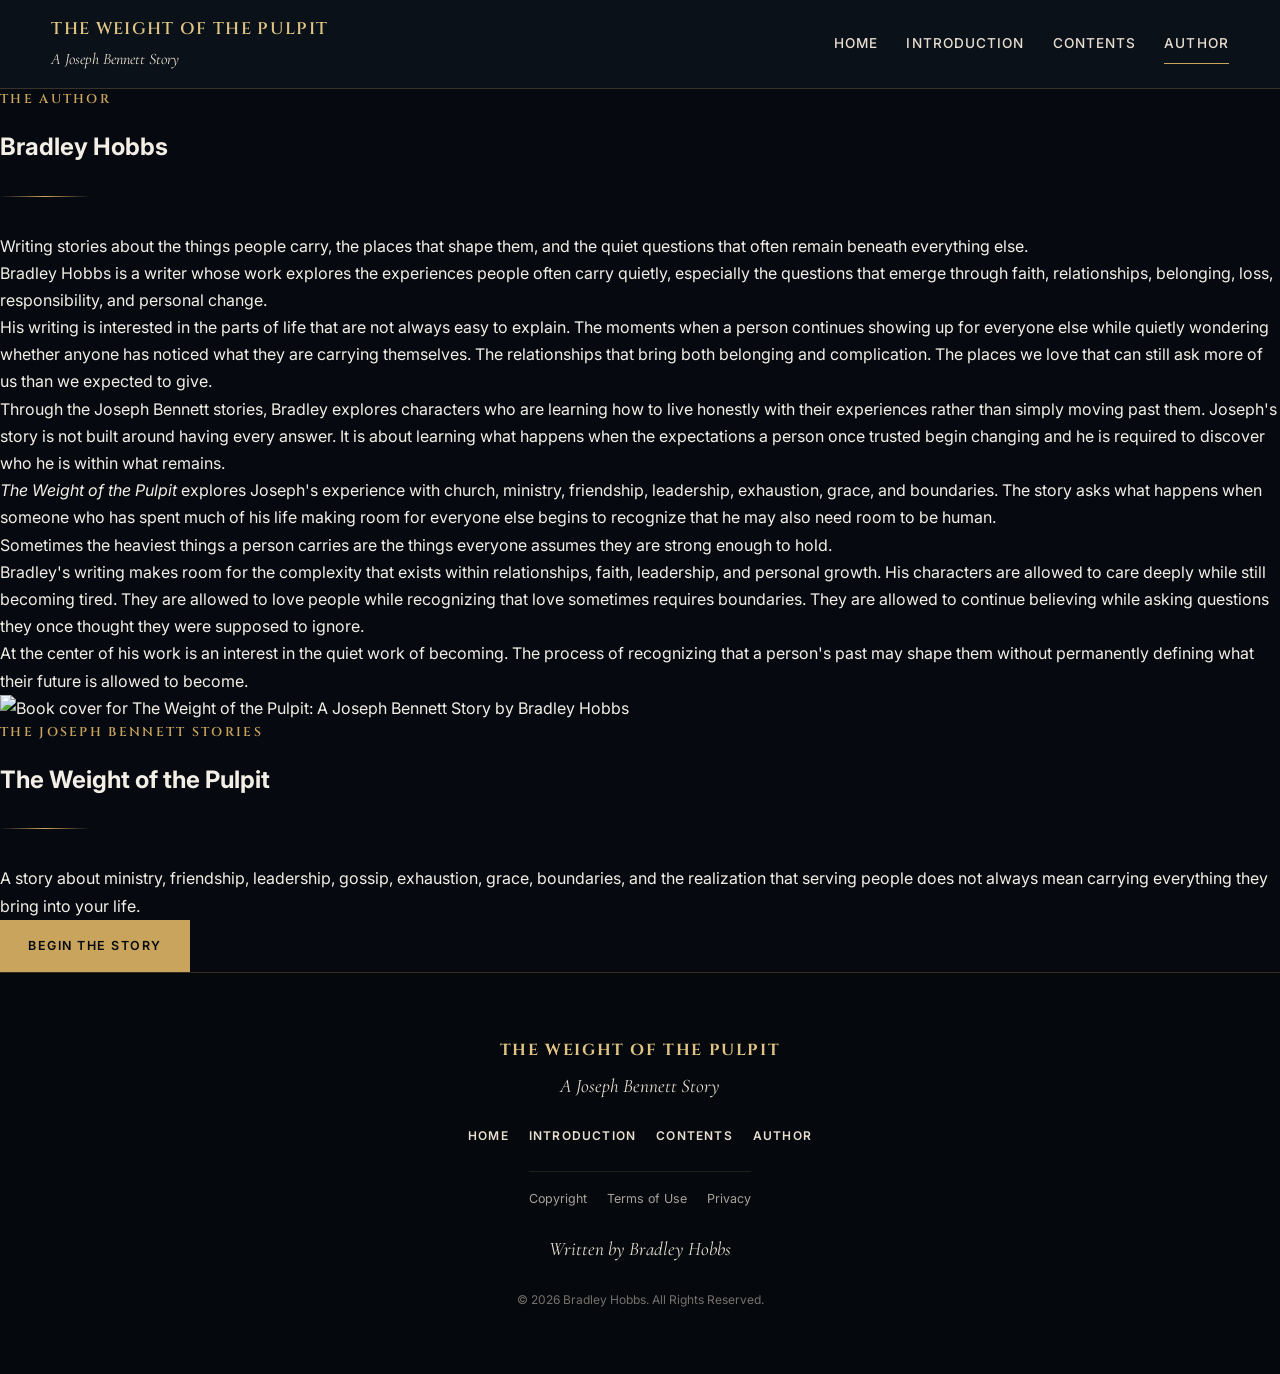
==== author.html @ 0f68d436 "Create author.html" ====
<!DOCTYPE html>

<html lang="en">

<head>

  <meta charset="UTF-8">

  <meta
    name="viewport"
    content="width=device-width, initial-scale=1.0">

  <title>
    Author | The Weight of the Pulpit
  </title>

  <meta
    name="description"
    content="Learn more about Bradley Hobbs, author of The Weight of the Pulpit: A Joseph Bennett Story.">

  <meta
    name="author"
    content="Bradley Hobbs">


  <!-- ======================================================
       FONTS
  ======================================================= -->

  <link
    rel="preconnect"
    href="https://fonts.googleapis.com">

  <link
    rel="preconnect"
    href="https://fonts.gstatic.com"
    crossorigin>


  <link
    href="https://fonts.googleapis.com/css2?family=Cinzel:wght@400;500;600;700&family=Cormorant+Garamond:ital,wght@0,400;0,500;0,600;0,700;1,400;1,500;1,600&family=Inter:wght@400;500;600;700&display=swap"
    rel="stylesheet">


  <!-- ======================================================
       SHARED SITE STYLES
  ======================================================= -->

  <link
    rel="stylesheet"
    href="css/landing.css">


</head>


<body>


  <!-- ======================================================
       SITE HEADER
  ======================================================= -->

  <header class="site-header">


    <div class="nav-container">


      <a
        href="index.html"
        class="site-brand"
        aria-label="The Weight of the Pulpit Home">


        <span class="brand-main">

          THE WEIGHT OF THE PULPIT

        </span>


        <span class="brand-subtitle">

          A Joseph Bennett Story

        </span>


      </a>


      <button
        class="menu-toggle"
        type="button"
        aria-label="Open navigation"
        aria-expanded="false">


        <span></span>

        <span></span>

        <span></span>


      </button>


      <nav
        class="site-navigation"
        aria-label="Main Navigation">


        <a href="index.html">

          Home

        </a>


        <a href="introduction.html">

          Introduction

        </a>


        <a href="contents.html">

          Contents

        </a>


        <a
          href="author.html"
          aria-current="page">

          Author

        </a>


      </nav>


    </div>


  </header>


  <main>


    <!-- ======================================================
         AUTHOR HERO
    ======================================================= -->

    <section class="author-hero">


      <div class="author-hero-content">


        <p class="section-eyebrow">

          The Author

        </p>


        <h1>

          Bradley Hobbs

        </h1>


        <div class="section-divider"></div>


        <p class="author-hero-description">

          Writing stories about the things people carry, the places
          that shape them, and the quiet questions that often remain
          beneath everything else.

        </p>


      </div>


    </section>


    <!-- ======================================================
         AUTHOR BIOGRAPHY
    ======================================================= -->

    <section class="author-page">


      <div class="author-container">


        <article class="author-content">


          <p class="author-opening">

            Bradley Hobbs is a writer whose work explores the experiences
            people often carry quietly, especially the questions that
            emerge through faith, relationships, belonging, loss,
            responsibility, and personal change.

          </p>


          <p>

            His writing is interested in the parts of life that are not
            always easy to explain. The moments when a person continues
            showing up for everyone else while quietly wondering whether
            anyone has noticed what they are carrying themselves. The
            relationships that bring both belonging and complication.
            The places we love that can still ask more of us than we
            expected to give.

          </p>


          <p>

            Through the Joseph Bennett stories, Bradley explores
            characters who are learning how to live honestly with their
            experiences rather than simply moving past them. Joseph's
            story is not built around having every answer. It is about
            learning what happens when the expectations a person once
            trusted begin changing and he is required to discover who he
            is within what remains.

          </p>


          <p>

            <em>The Weight of the Pulpit</em> explores Joseph's
            experience with church, ministry, friendship, leadership,
            exhaustion, grace, and boundaries. The story asks what
            happens when someone who has spent much of his life making
            room for everyone else begins to recognize that he may also
            need room to be human.

          </p>


          <div class="author-quote">


            <p>

              Sometimes the heaviest things a person carries are the
              things everyone assumes they are strong enough to hold.

            </p>


          </div>


          <p>

            Bradley's writing makes room for the complexity that exists
            within relationships, faith, leadership, and personal growth.
            His characters are allowed to care deeply while still
            becoming tired. They are allowed to love people while
            recognizing that love sometimes requires boundaries. They are
            allowed to continue believing while asking questions they
            once thought they were supposed to ignore.

          </p>


          <p>

            At the center of his work is an interest in the quiet work of
            becoming. The process of recognizing that a person's past may
            shape them without permanently defining what their future is
            allowed to become.

          </p>


        </article>


        <!-- ==================================================
             THE BOOK
        =================================================== -->

        <section class="author-book-section">


          <div class="author-book-grid">


            <!-- ============================================
                 BOOK COVER
            ============================================= -->

            <div class="author-book-cover">


              <img
                src="images/weightpulpitcover.png"
                alt="Book cover for The Weight of the Pulpit: A Joseph Bennett Story by Bradley Hobbs">


            </div>


            <!-- ============================================
                 BOOK INFORMATION
            ============================================= -->

            <div class="author-book-details">


              <p class="section-eyebrow">

                The Joseph Bennett Stories

              </p>


              <h2>

                The Weight of the Pulpit

              </h2>


              <div class="section-divider"></div>


              <p>

                A story about ministry, friendship, leadership, gossip,
                exhaustion, grace, boundaries, and the realization that
                serving people does not always mean carrying everything
                they bring into your life.

              </p>


              <a
                href="introduction.html"
                class="primary-button">

                Begin the Story

              </a>


            </div>


          </div>


        </section>


      </div>


    </section>


  </main>


  <!-- ======================================================
       FOOTER
  ======================================================= -->

  <footer class="site-footer">


    <div class="footer-content">


      <div class="footer-brand">


        <strong>

          THE WEIGHT OF THE PULPIT

        </strong>


        <span>

          A Joseph Bennett Story

        </span>


      </div>


      <!-- ==================================================
           BOOK NAVIGATION
      =================================================== -->

      <nav
        class="footer-links"
        aria-label="Book Navigation">


        <a href="index.html">

          Home

        </a>


        <a href="introduction.html">

          Introduction

        </a>


        <a href="contents.html">

          Contents

        </a>


        <a
          href="author.html"
          aria-current="page">

          Author

        </a>


      </nav>


      <!-- ==================================================
           LEGAL NAVIGATION
      =================================================== -->

      <nav
        class="footer-legal"
        aria-label="Legal Navigation">


        <a href="copyright.html">

          Copyright

        </a>


        <a href="terms.html">

          Terms of Use

        </a>


        <a href="privacy.html">

          Privacy

        </a>


      </nav>


      <p class="footer-author">

        Written by Bradley Hobbs

      </p>


      <p class="footer-copyright">

        © 2026 Bradley Hobbs. All Rights Reserved.

      </p>


    </div>


  </footer>


  <!-- ======================================================
       SHARED JAVASCRIPT
  ======================================================= -->

  <script src="js/landing.js"></script>


</body>

</html>
---- css/landing.css ----
/* =========================================================
   THE WEIGHT OF THE PULPIT
   LANDING PAGE STYLESHEET

   Author: Bradley Hobbs
   Page: index.html
   File: css/landing.css
========================================================= */


/* =========================================================
   ROOT VARIABLES
========================================================= */

:root {

  --navy:
    #0b1119;

  --navy-deep:
    #060a10;

  --navy-soft:
    #131c27;

  --gold:
    #c9a45c;

  --gold-light:
    #e0c483;

  --gold-dark:
    #8f6d32;

  --ivory:
    #f4efe6;

  --cream:
    #e8dfd1;

  --warm-gray:
    #aaa29a;

  --muted:
    #77716c;

  --brown:
    #3a2419;

  --brown-soft:
    #241711;

  --white:
    #ffffff;

  --border:
    rgba(201, 164, 92, 0.24);

  --shadow:
    0 20px 60px rgba(0, 0, 0, 0.35);

}


/* =========================================================
   GLOBAL RESET
========================================================= */

* {

  margin:
    0;

  padding:
    0;

  box-sizing:
    border-box;

}


html {

  scroll-behavior:
    smooth;

}


body {

  background:
    var(--navy-deep);

  color:
    var(--ivory);

  font-family:
    "Inter",
    sans-serif;

  line-height:
    1.7;

}


img {

  display:
    block;

  max-width:
    100%;

}


a {

  color:
    inherit;

  text-decoration:
    none;

}


/* =========================================================
   SITE HEADER
========================================================= */

.site-header {

  width:
    100%;

  background:
    var(--navy);

  border-bottom:
    1px solid var(--border);

  position:
    relative;

  z-index:
    1000;

}


.nav-container {

  width:
    min(1200px, 92%);

  margin:
    0 auto;

  min-height:
    88px;

  display:
    flex;

  align-items:
    center;

  justify-content:
    space-between;

  gap:
    2rem;

}


/* =========================================================
   SITE BRAND
========================================================= */

.site-brand {

  display:
    flex;

  flex-direction:
    column;

  gap:
    0.15rem;

}


.brand-main {

  font-family:
    "Cinzel",
    serif;

  font-size:
    1.05rem;

  font-weight:
    600;

  letter-spacing:
    0.08em;

  color:
    var(--gold-light);

}


.brand-subtitle {

  font-family:
    "Cormorant Garamond",
    serif;

  font-size:
    1rem;

  font-style:
    italic;

  color:
    var(--cream);

}


/* =========================================================
   NAVIGATION
========================================================= */

.site-navigation {

  display:
    flex;

  align-items:
    center;

  gap:
    1.75rem;

}


.site-navigation a {

  position:
    relative;

  font-size:
    0.85rem;

  font-weight:
    500;

  letter-spacing:
    0.08em;

  text-transform:
    uppercase;

  color:
    var(--cream);

  transition:
    color 0.25s ease;

}


.site-navigation a::after {

  content:
    "";

  position:
    absolute;

  left:
    0;

  bottom:
    -0.5rem;

  width:
    0;

  height:
    1px;

  background:
    var(--gold);

  transition:
    width 0.25s ease;

}


.site-navigation a:hover {

  color:
    var(--gold-light);

}


.site-navigation a:hover::after,

.site-navigation a[aria-current="page"]::after {

  width:
    100%;

}


/* =========================================================
   MOBILE MENU BUTTON
========================================================= */

.menu-toggle {

  display:
    none;

  width:
    44px;

  height:
    44px;

  background:
    transparent;

  border:
    1px solid var(--border);

  cursor:
    pointer;

  align-items:
    center;

  justify-content:
    center;

  flex-direction:
    column;

  gap:
    5px;

}


.menu-toggle span {

  display:
    block;

  width:
    20px;

  height:
    1px;

  background:
    var(--gold-light);

}


/* =========================================================
   BOOK BANNER
========================================================= */

.book-banner {

  width:
    100%;

  background:
    var(--navy-deep);

  border-bottom:
    1px solid var(--border);

}


.book-banner img {

  width:
    100%;

  height:
    auto;

  max-height:
    760px;

  object-fit:
    contain;

  margin:
    0 auto;

}


/* =========================================================
   GENERAL CONTENT CONTAINER
========================================================= */

.content-container {

  width:
    min(1000px, 90%);

  margin:
    0 auto;

}


.preview-container {

  width:
    min(850px, 90%);

  margin:
    0 auto;

  text-align:
    center;

}


/* =========================================================
   SECTION EYEBROW
========================================================= */

.section-eyebrow {

  margin-bottom:
    1rem;

  font-family:
    "Cinzel",
    serif;

  font-size:
    0.8rem;

  font-weight:
    600;

  letter-spacing:
    0.18em;

  text-transform:
    uppercase;

  color:
    var(--gold);

}


/* =========================================================
   SECTION DIVIDER
========================================================= */

.section-divider {

  width:
    90px;

  height:
    1px;

  margin:
    1.75rem 0 2.25rem;

  background:
    linear-gradient(
      90deg,
      transparent,
      var(--gold),
      transparent
    );

}


.preview-container .section-divider {

  margin-left:
    auto;

  margin-right:
    auto;

}


/* =========================================================
   BOOK OVERVIEW
========================================================= */

.book-overview {

  padding:
    7rem 0;

  background:
    linear-gradient(
      180deg,
      var(--navy),
      var(--navy-soft)
    );

}


.book-overview h1 {

  max-width:
    750px;

  font-family:
    "Cormorant Garamond",
    serif;

  font-size:
    clamp(2.8rem, 6vw, 4.5rem);

  font-weight:
    500;

  line-height:
    1.05;

  color:
    var(--ivory);

}


.book-overview-content {

  max-width:
    760px;

}


.book-overview-content p {

  margin-bottom:
    1.75rem;

  font-family:
    "Cormorant Garamond",
    serif;

  font-size:
    1.35rem;

  line-height:
    1.75;

  color:
    var(--cream);

}


.book-overview-content p:first-child {

  font-size:
    1.8rem;

  color:
    var(--gold-light);

}


/* =========================================================
   FEATURED QUESTION
========================================================= */

.featured-question {

  margin:
    3rem 0;

  padding:
    2.25rem 2.5rem;

  border-top:
    1px solid var(--gold-dark);

  border-bottom:
    1px solid var(--gold-dark);

  background:
    rgba(255, 255, 255, 0.025);

}


.featured-question p {

  margin:
    0;

  font-family:
    "Cormorant Garamond",
    serif;

  font-size:
    clamp(1.7rem, 4vw, 2.35rem);

  font-style:
    italic;

  line-height:
    1.3;

  text-align:
    center;

  color:
    var(--gold-light);

}


/* =========================================================
   BOOK ACTIONS
========================================================= */

.book-actions {

  display:
    flex;

  flex-wrap:
    wrap;

  gap:
    1rem;

  margin-top:
    3rem;

}


/* =========================================================
   BUTTONS
========================================================= */

.primary-button,

.secondary-button,

.outline-button {

  display:
    inline-flex;

  align-items:
    center;

  justify-content:
    center;

  min-height:
    52px;

  padding:
    0.85rem 1.7rem;

  font-size:
    0.78rem;

  font-weight:
    600;

  letter-spacing:
    0.12em;

  text-transform:
    uppercase;

  transition:
    all 0.25s ease;

}


.primary-button {

  background:
    var(--gold);

  color:
    var(--navy-deep);

  border:
    1px solid var(--gold);

}


.primary-button:hover {

  background:
    var(--gold-light);

  border-color:
    var(--gold-light);

  transform:
    translateY(-2px);

}


.secondary-button {

  border:
    1px solid var(--gold-dark);

  color:
    var(--gold-light);

}


.secondary-button:hover {

  background:
    rgba(201, 164, 92, 0.1);

  border-color:
    var(--gold);

  transform:
    translateY(-2px);

}


.outline-button {

  border:
    1px solid var(--gold);

  color:
    var(--gold-light);

}


.outline-button:hover {

  background:
    var(--gold);

  color:
    var(--navy-deep);

  transform:
    translateY(-2px);

}


/* =========================================================
   STORY THEMES
========================================================= */

.story-themes {

  padding:
    7rem 0;

  background:
    var(--brown-soft);

  border-top:
    1px solid var(--border);

  border-bottom:
    1px solid var(--border);

}


.story-themes h2 {

  max-width:
    700px;

  font-family:
    "Cormorant Garamond",
    serif;

  font-size:
    clamp(2.5rem, 5vw, 4rem);

  font-weight:
    500;

  line-height:
    1.1;

  color:
    var(--ivory);

}


.themes-grid {

  display:
    grid;

  grid-template-columns:
    repeat(2, minmax(0, 1fr));

  gap:
    1.5rem;

  margin-top:
    3rem;

}


/* =========================================================
   THEME CARD
========================================================= */

.theme-card {

  padding:
    2.5rem;

  background:
    rgba(255, 255, 255, 0.035);

  border:
    1px solid var(--border);

  transition:
    transform 0.25s ease,
    border-color 0.25s ease,
    background 0.25s ease;

}


.theme-card:hover {

  transform:
    translateY(-5px);

  border-color:
    var(--gold-dark);

  background:
    rgba(255, 255, 255, 0.06);

}


.theme-card h3 {

  margin-bottom:
    1rem;

  font-family:
    "Cinzel",
    serif;

  font-size:
    1.1rem;

  font-weight:
    600;

  color:
    var(--gold-light);

}


.theme-card p {

  font-family:
    "Cormorant Garamond",
    serif;

  font-size:
    1.25rem;

  line-height:
    1.65;

  color:
    var(--cream);

}


/* =========================================================
   CONTINUE STORY
========================================================= */

.continue-story {

  padding:
    7rem 0;

  background:
    linear-gradient(
      180deg,
      var(--navy-soft),
      var(--navy-deep)
    );

}


.continue-story h2 {

  font-family:
    "Cormorant Garamond",
    serif;

  font-size:
    clamp(2.7rem, 5vw, 4.2rem);

  font-weight:
    500;

  line-height:
    1.1;

  color:
    var(--ivory);

}


.continue-story p:not(.section-eyebrow) {

  max-width:
    700px;

  margin:
    0 auto 2.5rem;

  font-family:
    "Cormorant Garamond",
    serif;

  font-size:
    1.35rem;

  line-height:
    1.7;

  color:
    var(--cream);

}


/* =========================================================
   FOOTER
========================================================= */

.site-footer {

  padding:
    4rem 0;

  background:
    #05080c;

  border-top:
    1px solid var(--border);

}


.footer-content {

  width:
    min(1100px, 90%);

  margin:
    0 auto;

  display:
    flex;

  flex-direction:
    column;

  align-items:
    center;

  text-align:
    center;

  gap:
    1.5rem;

}


.footer-brand {

  display:
    flex;

  flex-direction:
    column;

  gap:
    0.35rem;

}


.footer-brand strong {

  font-family:
    "Cinzel",
    serif;

  font-size:
    1rem;

  letter-spacing:
    0.1em;

  color:
    var(--gold-light);

}


.footer-brand span {

  font-family:
    "Cormorant Garamond",
    serif;

  font-size:
    1.2rem;

  font-style:
    italic;

  color:
    var(--cream);

}


/* =========================================================
   FOOTER NAVIGATION
========================================================= */

.footer-links,

.footer-legal {

  display:
    flex;

  flex-wrap:
    wrap;

  justify-content:
    center;

  gap:
    1.25rem;

}


.footer-links a {

  font-size:
    0.75rem;

  font-weight:
    600;

  letter-spacing:
    0.1em;

  text-transform:
    uppercase;

  color:
    var(--cream);

  transition:
    color 0.25s ease;

}


.footer-links a:hover {

  color:
    var(--gold-light);

}


.footer-legal {

  padding-top:
    1rem;

  border-top:
    1px solid rgba(201, 164, 92, 0.15);

}


.footer-legal a {

  font-size:
    0.78rem;

  color:
    var(--warm-gray);

  transition:
    color 0.25s ease;

}


.footer-legal a:hover {

  color:
    var(--gold-light);

}


.footer-author {

  font-family:
    "Cormorant Garamond",
    serif;

  font-size:
    1.2rem;

  font-style:
    italic;

  color:
    var(--cream);

}


.footer-copyright {

  font-size:
    0.75rem;

  color:
    var(--muted);

}


/* =========================================================
   MOBILE
========================================================= */

@media (max-width: 800px) {


  .nav-container {

    min-height:
      76px;

  }


  .menu-toggle {

    display:
      flex;

  }


  .site-navigation {

    display:
      none;

    position:
      absolute;

    top:
      100%;

    left:
      0;

    width:
      100%;

    padding:
      1.5rem;

    flex-direction:
      column;

    align-items:
      flex-start;

    background:
      var(--navy);

    border-bottom:
      1px solid var(--border);

  }


  .site-navigation.active {

    display:
      flex;

  }


  .site-navigation a {

    width:
      100%;

    padding:
      0.75rem 0;

  }


  .site-navigation a::after {

    display:
      none;

  }


  .book-overview,

  .story-themes,

  .continue-story {

    padding:
      5rem 0;

  }


  .themes-grid {

    grid-template-columns:
      1fr;

  }


  .book-actions {

    flex-direction:
      column;

    align-items:
      stretch;

  }


  .primary-button,

  .secondary-button {

    width:
      100%;

  }


}


/* =========================================================
   SMALL MOBILE
========================================================= */

@media (max-width: 500px) {


  .nav-container {

    width:
      92%;

  }


  .brand-main {

    font-size:
      0.82rem;

  }


  .brand-subtitle {

    font-size:
      0.9rem;

  }


  .book-banner img {

    width:
      100%;

    min-height:
      0;

    object-fit:
      contain;

  }


  .book-overview h1 {

    font-size:
      2.7rem;

  }


  .book-overview-content p {

    font-size:
      1.2rem;

  }


  .featured-question {

    padding:
      1.75rem 1.25rem;

  }


  .featured-question p {

    font-size:
      1.65rem;

  }


  .theme-card {

    padding:
      1.75rem;

  }


  .footer-links,

  .footer-legal {

    gap:
      0.9rem 1rem;

  }


}

/* =========================================================
   404 PAGE
========================================================= */

.not-found-page {
  position: relative;
  min-height: 72vh;
  display: flex;
  align-items: center;
  justify-content: center;
  padding: 100px 24px;

  background:
    radial-gradient(
      circle at top center,
      rgba(201, 164, 93, 0.10),
      transparent 40%
    ),
    linear-gradient(
      180deg,
      #101b2b 0%,
      #0b1420 100%
    );

  overflow: hidden;
}


/* SUBTLE GOLD GLOW */

.not-found-page::before {
  content: "";

  position: absolute;

  top: 0;
  left: 50%;

  width: 700px;
  height: 700px;

  transform: translateX(-50%);

  background:
    radial-gradient(
      circle,
      rgba(200, 164, 93, 0.12) 0%,
      rgba(200, 164, 93, 0.04) 35%,
      transparent 70%
    );

  pointer-events: none;
}


/* CONTENT */

.not-found-container {
  position: relative;

  width: 100%;
  max-width: 760px;

  text-align: center;

  z-index: 1;
}


/* EYEBROW */

.not-found-container .section-eyebrow {
  margin-bottom: 24px;

  font-family: "Cinzel", serif;

  font-size: 0.75rem;

  font-weight: 500;

  letter-spacing: 0.28em;

  text-transform: uppercase;

  color: #c8a45d;
}


/* 404 NUMBER */

.not-found-number {
  margin-bottom: 20px;

  font-family: "Cinzel", serif;

  font-size: clamp(6rem, 18vw, 11rem);

  font-weight: 600;

  line-height: 0.85;

  letter-spacing: 0.04em;

  color: #c8a45d;

  text-shadow:
    0 8px 30px rgba(0, 0, 0, 0.35);
}


/* TITLE */

.not-found-container h1 {
  margin: 0 0 24px;

  font-family: "Cormorant Garamond", serif;

  font-size: clamp(2.8rem, 7vw, 5rem);

  font-weight: 600;

  line-height: 1;

  color: #ffffff;
}


/* DIVIDER */

.not-found-container .section-divider {
  width: 110px;
  height: 1px;

  margin: 30px auto;

  background:
    linear-gradient(
      90deg,
      transparent,
      #c8a45d,
      transparent
    );
}


/* TEXT */

.not-found-container > p {
  max-width: 620px;

  margin:
    0 auto
    16px;

  font-family: "Cormorant Garamond", serif;

  font-size: 1.4rem;

  line-height: 1.65;

  color: rgba(255, 255, 255, 0.78);
}


.not-found-message {
  margin-top: 28px !important;

  color: rgba(255, 255, 255, 0.92) !important;
}


/* BUTTONS */

.not-found-actions {
  display: flex;

  flex-wrap: wrap;

  justify-content: center;

  gap: 16px;

  margin-top: 40px;
}


.not-found-actions a {
  min-width: 190px;

  text-align: center;
}


/* =========================================================
   MOBILE
========================================================= */

@media screen and (max-width: 700px) {

  .not-found-page {
    min-height: 68vh;

    padding:
      80px 20px;
  }


  .not-found-number {
    font-size: 6.5rem;
  }


  .not-found-container h1 {
    font-size: 3rem;
  }


  .not-found-container > p {
    font-size: 1.25rem;
  }


  .not-found-actions {
    flex-direction: column;

    width: 100%;
  }


  .not-found-actions a {
    width: 100%;
  }

}

/* ======================================================
   LEGAL PAGES
====================================================== */

.legal-page {

  padding: 100px 20px;

}


.legal-container {

  width: min(850px, 100%);

  margin: 0 auto;

}


.legal-header {

  margin-bottom: 60px;

  text-align: center;

}


.legal-header h1 {

  margin: 0;

  color: var(--navy);

  font-family: "Cinzel", serif;

  font-size: clamp(2rem, 5vw, 3.5rem);

  font-weight: 600;

  line-height: 1.2;

}


.legal-content {

  color: var(--slate);

  font-family: "Cormorant Garamond", serif;

  font-size: 1.25rem;

  line-height: 1.8;

}


.legal-content section {

  margin-bottom: 45px;

}


.legal-content h2 {

  margin: 0 0 18px;

  color: var(--navy);

  font-family: "Cinzel", serif;

  font-size: 1.35rem;

  font-weight: 600;

  line-height: 1.35;

}


.legal-content p {

  margin: 0 0 20px;

}


.legal-content ul {

  margin: 0 0 25px;

  padding-left: 25px;

}


.legal-content li {

  margin-bottom: 10px;

}


.legal-updated {

  margin-top: 45px;

  color: var(--warm-gray);

  font-family: "Inter", sans-serif;

  font-size: 0.82rem;

  text-align: center;

}


@media screen and (max-width: 600px) {

  .legal-page {

    padding: 70px 20px;

  }


  .legal-content {

    font-size: 1.15rem;

  }


}
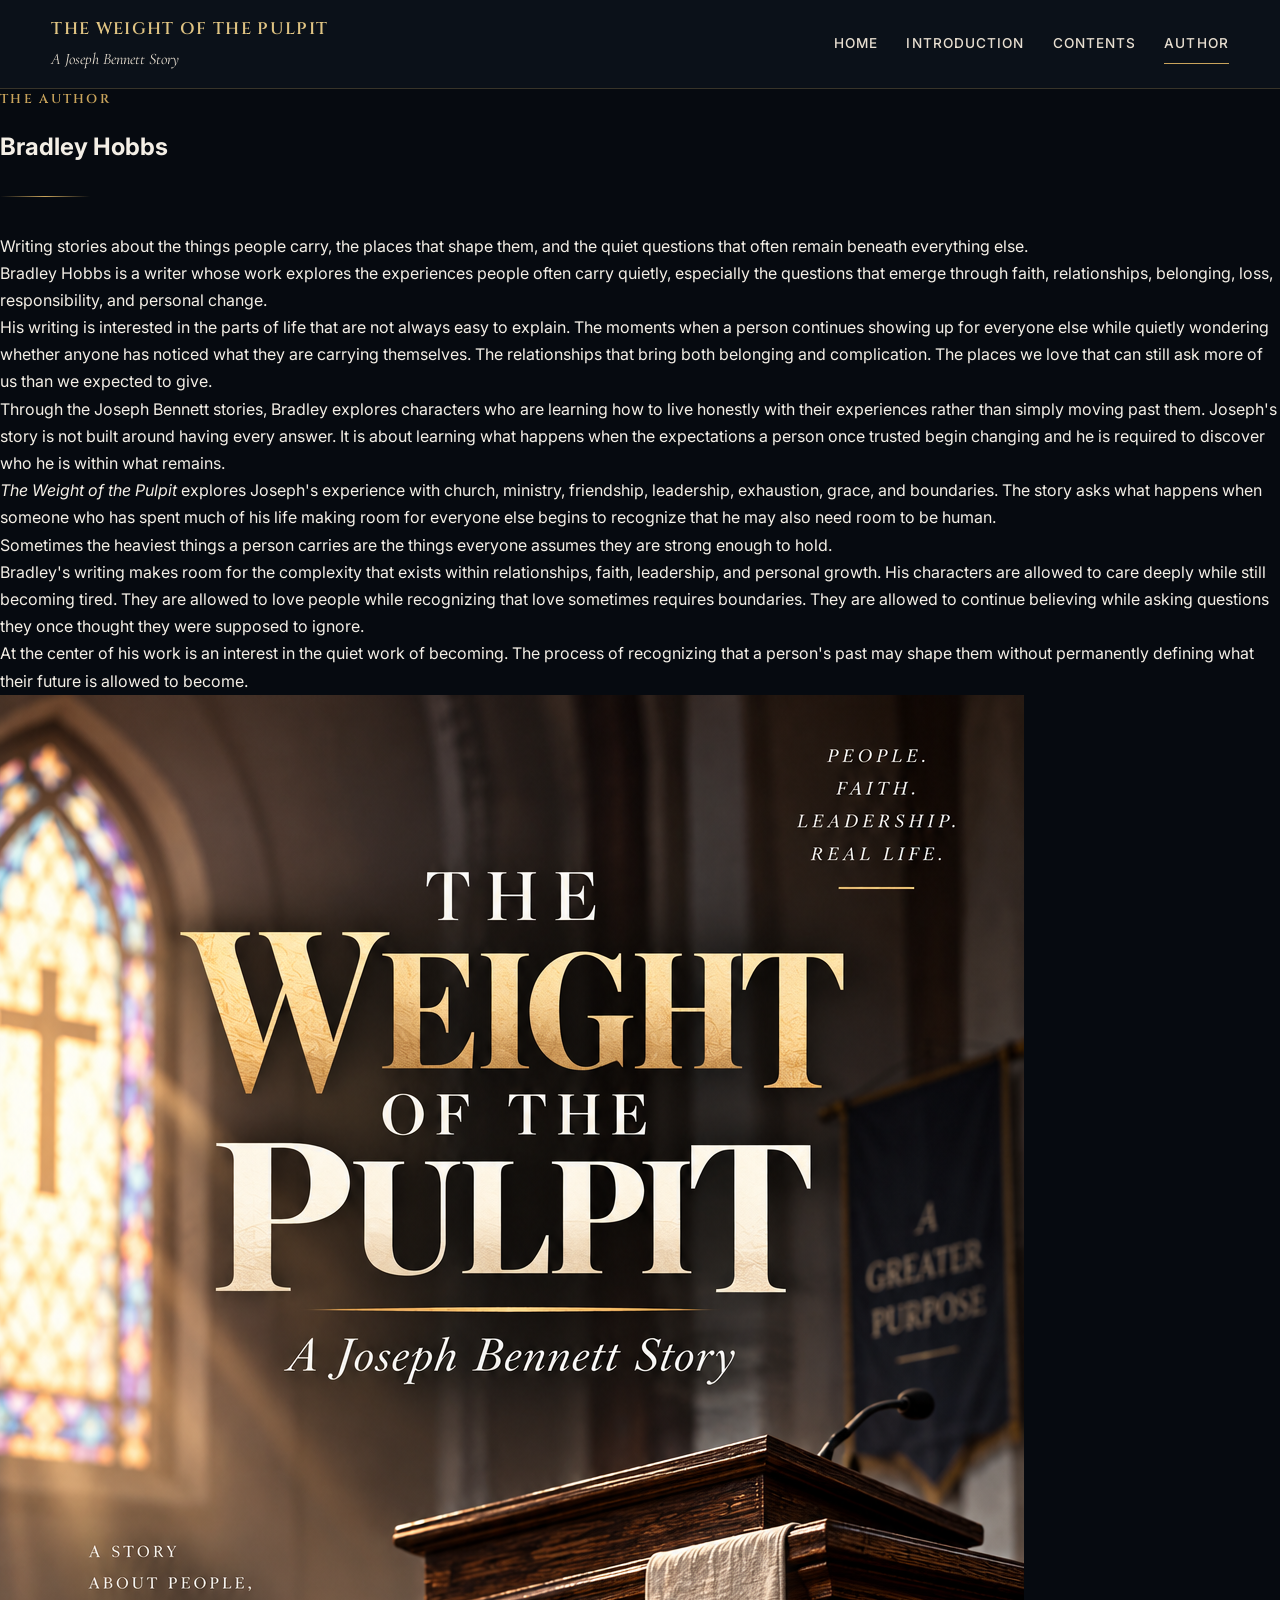
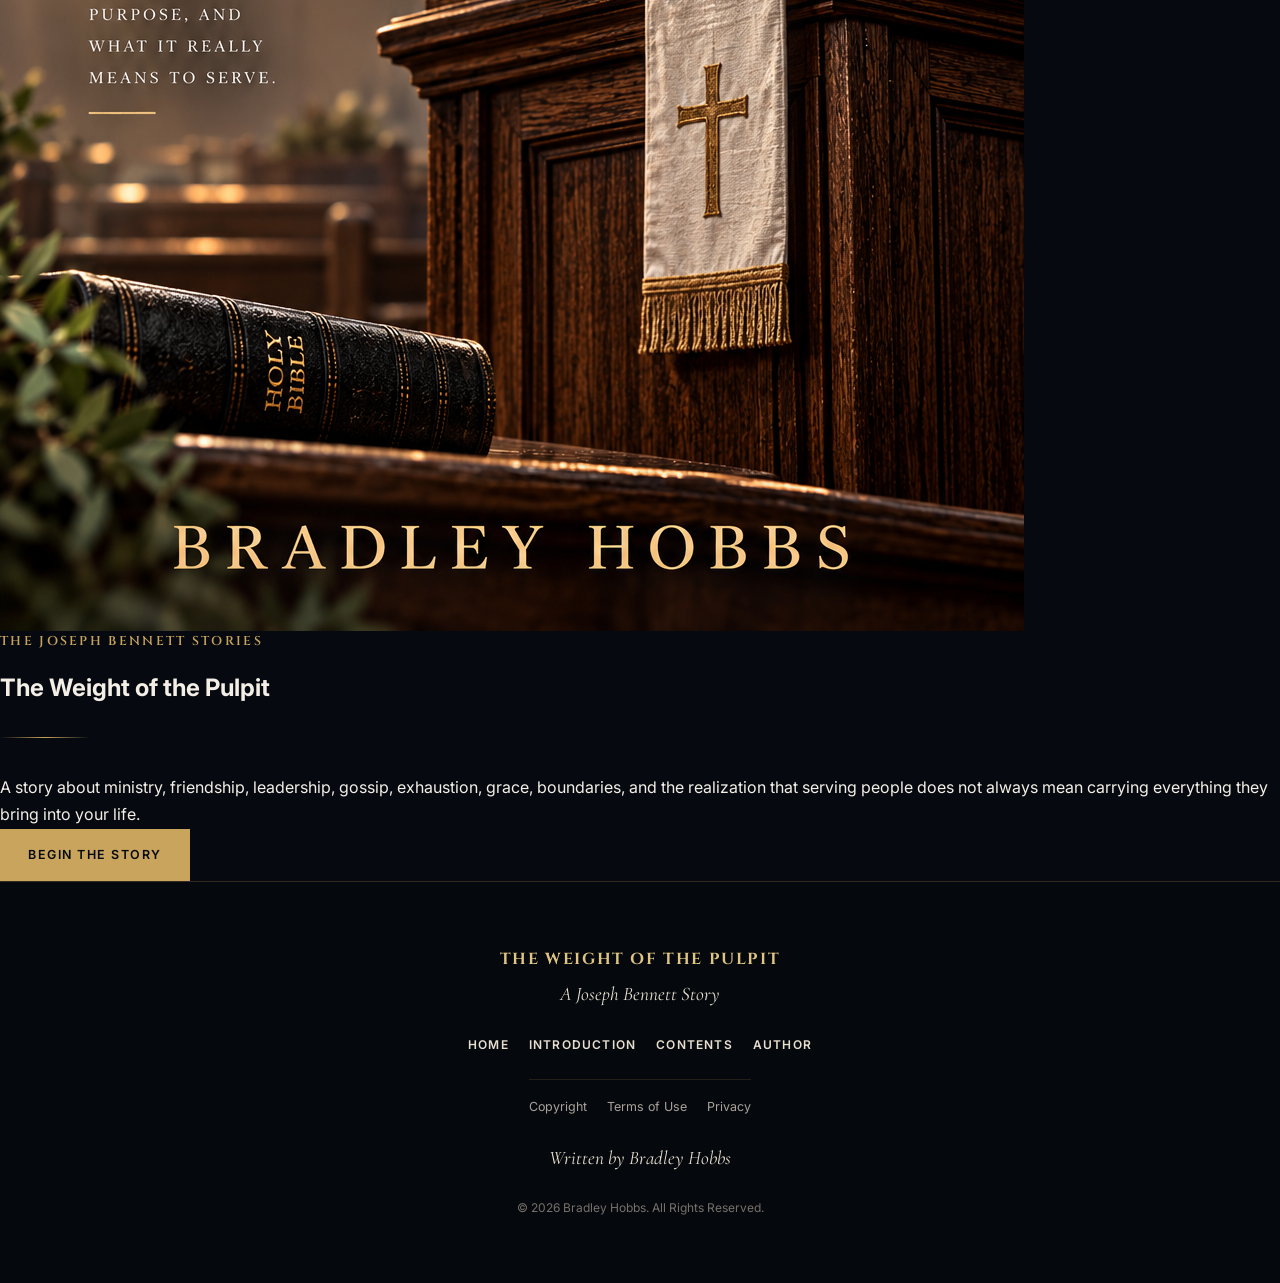
==== commit ca934111: "Update author.html" ====
--- a/author.html
+++ b/author.html
@@ -315,7 +315,7 @@
 
 
               <img
-                src="images/weightpulpitcover.png"
+                src="images/weightpulpitbookcover.png"
                 alt="Book cover for The Weight of the Pulpit: A Joseph Bennett Story by Bradley Hobbs">
 
 
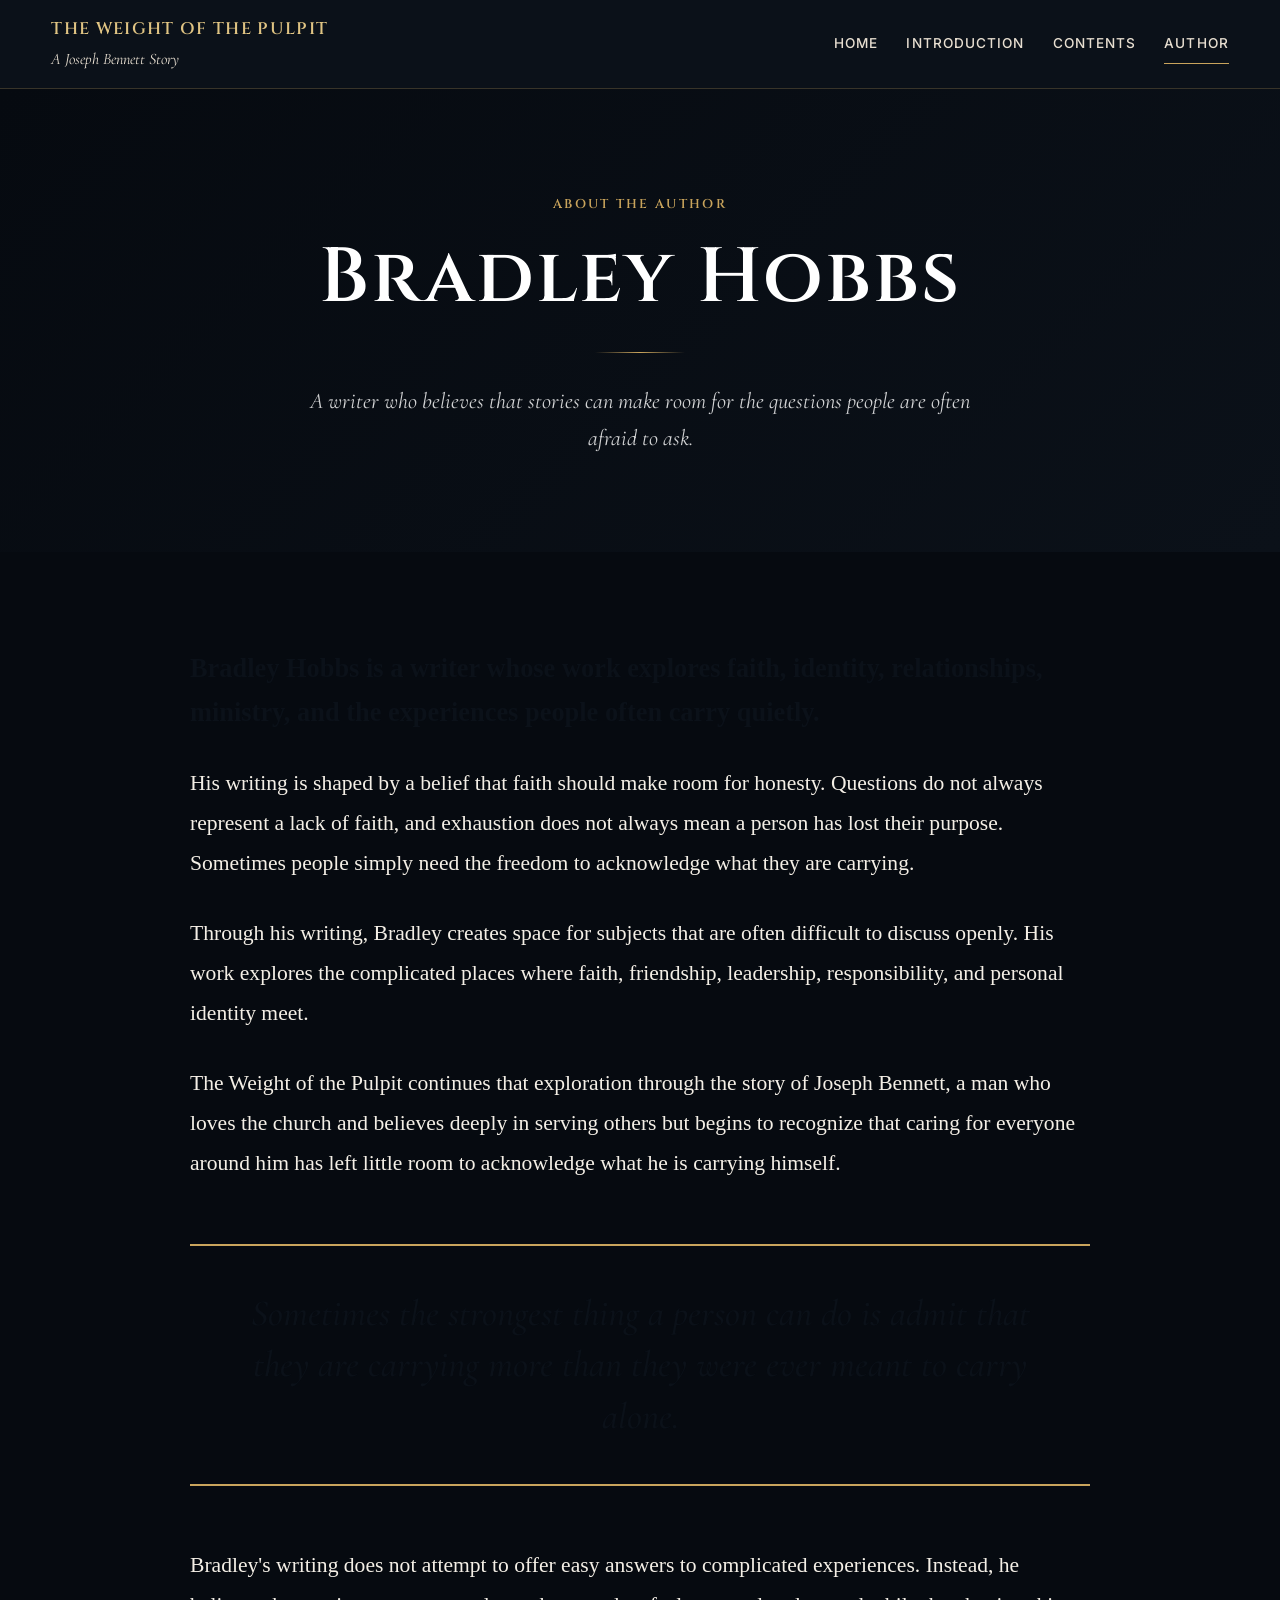
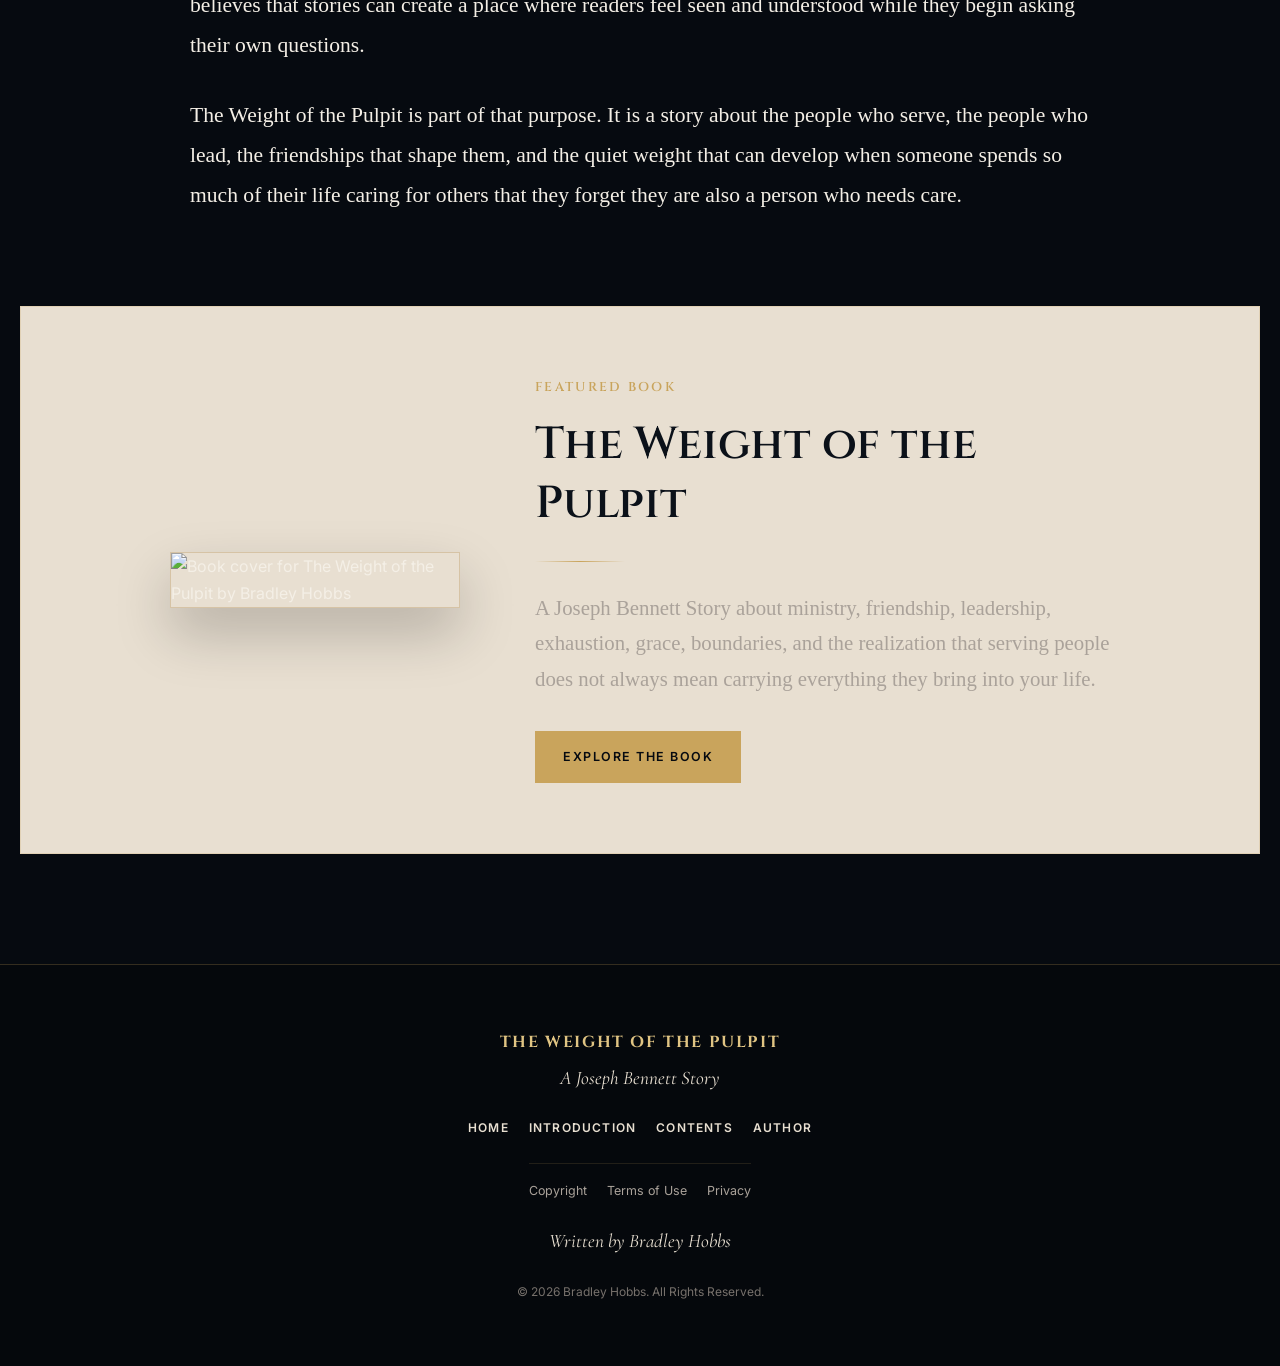
==== commit 49addece: "Refactor author bio and update meta description" ====
--- a/author.html
+++ b/author.html
@@ -16,7 +16,7 @@
 
   <meta
     name="description"
-    content="Learn more about Bradley Hobbs, author of The Weight of the Pulpit: A Joseph Bennett Story.">
+    content="Learn more about Bradley Hobbs, the author of The Weight of the Pulpit: A Joseph Bennett Story.">
 
   <meta
     name="author"
@@ -43,7 +43,7 @@
 
 
   <!-- ======================================================
-       SHARED SITE STYLES
+       STYLESHEET
   ======================================================= -->
 
   <link
@@ -166,7 +166,7 @@
 
         <p class="section-eyebrow">
 
-          The Author
+          About the Author
 
         </p>
 
@@ -183,9 +183,8 @@
 
         <p class="author-hero-description">
 
-          Writing stories about the things people carry, the places
-          that shape them, and the quiet questions that often remain
-          beneath everything else.
+          A writer who believes that stories can make room
+          for the questions people are often afraid to ask.
 
         </p>
 
@@ -197,7 +196,7 @@
 
 
     <!-- ======================================================
-         AUTHOR BIOGRAPHY
+         AUTHOR CONTENT
     ======================================================= -->
 
     <section class="author-page">
@@ -211,170 +210,163 @@
 
           <p class="author-opening">
 
-            Bradley Hobbs is a writer whose work explores the experiences
-            people often carry quietly, especially the questions that
-            emerge through faith, relationships, belonging, loss,
-            responsibility, and personal change.
+            Bradley Hobbs is a writer whose work explores faith,
+            identity, relationships, ministry, and the experiences
+            people often carry quietly.
 
           </p>
 
 
           <p>
 
-            His writing is interested in the parts of life that are not
-            always easy to explain. The moments when a person continues
-            showing up for everyone else while quietly wondering whether
-            anyone has noticed what they are carrying themselves. The
-            relationships that bring both belonging and complication.
-            The places we love that can still ask more of us than we
-            expected to give.
+            His writing is shaped by a belief that faith should make
+            room for honesty. Questions do not always represent a lack
+            of faith, and exhaustion does not always mean a person has
+            lost their purpose. Sometimes people simply need the
+            freedom to acknowledge what they are carrying.
 
           </p>
 
 
           <p>
 
-            Through the Joseph Bennett stories, Bradley explores
-            characters who are learning how to live honestly with their
-            experiences rather than simply moving past them. Joseph's
-            story is not built around having every answer. It is about
-            learning what happens when the expectations a person once
-            trusted begin changing and he is required to discover who he
-            is within what remains.
+            Through his writing, Bradley creates space for subjects
+            that are often difficult to discuss openly. His work
+            explores the complicated places where faith, friendship,
+            leadership, responsibility, and personal identity meet.
 
           </p>
 
 
           <p>
 
-            <em>The Weight of the Pulpit</em> explores Joseph's
-            experience with church, ministry, friendship, leadership,
-            exhaustion, grace, and boundaries. The story asks what
-            happens when someone who has spent much of his life making
-            room for everyone else begins to recognize that he may also
-            need room to be human.
+            The Weight of the Pulpit continues that exploration through
+            the story of Joseph Bennett, a man who loves the church and
+            believes deeply in serving others but begins to recognize
+            that caring for everyone around him has left little room to
+            acknowledge what he is carrying himself.
 
           </p>
 
 
-          <div class="author-quote">
+          <!-- ==================================================
+               AUTHOR QUOTE
+          =================================================== -->
+
+          <blockquote class="author-quote">
 
 
             <p>
 
-              Sometimes the heaviest things a person carries are the
-              things everyone assumes they are strong enough to hold.
+              Sometimes the strongest thing a person can do is admit
+              that they are carrying more than they were ever meant
+              to carry alone.
 
             </p>
 
 
+          </blockquote>
+
+
+          <p>
+
+            Bradley's writing does not attempt to offer easy answers
+            to complicated experiences. Instead, he believes that
+            stories can create a place where readers feel seen and
+            understood while they begin asking their own questions.
+
+          </p>
+
+
+          <p>
+
+            The Weight of the Pulpit is part of that purpose. It is a
+            story about the people who serve, the people who lead, the
+            friendships that shape them, and the quiet weight that can
+            develop when someone spends so much of their life caring
+            for others that they forget they are also a person who
+            needs care.
+
+          </p>
+
+
+        </article>
+
+
+      </div>
+
+
+      <!-- ======================================================
+           FEATURED BOOK
+      ======================================================= -->
+
+      <section class="author-book-section">
+
+
+        <div class="author-book-grid">
+
+
+          <!-- BOOK COVER -->
+
+          <div class="author-book-cover">
+
+
+            <img
+              src="images/weightpulpitcover.png"
+              alt="Book cover for The Weight of the Pulpit by Bradley Hobbs">
+
+
           </div>
 
 
-          <p>
-
-            Bradley's writing makes room for the complexity that exists
-            within relationships, faith, leadership, and personal growth.
-            His characters are allowed to care deeply while still
-            becoming tired. They are allowed to love people while
-            recognizing that love sometimes requires boundaries. They are
-            allowed to continue believing while asking questions they
-            once thought they were supposed to ignore.
-
-          </p>
-
-
-          <p>
-
-            At the center of his work is an interest in the quiet work of
-            becoming. The process of recognizing that a person's past may
-            shape them without permanently defining what their future is
-            allowed to become.
-
-          </p>
-
-
-        </article>
-
-
-        <!-- ==================================================
-             THE BOOK
-        =================================================== -->
-
-        <section class="author-book-section">
-
-
-          <div class="author-book-grid">
-
-
-            <!-- ============================================
-                 BOOK COVER
-            ============================================= -->
-
-            <div class="author-book-cover">
-
-
-              <img
-                src="images/weightpulpitbookcover.png"
-                alt="Book cover for The Weight of the Pulpit: A Joseph Bennett Story by Bradley Hobbs">
-
-
-            </div>
-
-
-            <!-- ============================================
-                 BOOK INFORMATION
-            ============================================= -->
-
-            <div class="author-book-details">
-
-
-              <p class="section-eyebrow">
-
-                The Joseph Bennett Stories
-
-              </p>
-
-
-              <h2>
-
-                The Weight of the Pulpit
-
-              </h2>
-
-
-              <div class="section-divider"></div>
-
-
-              <p>
-
-                A story about ministry, friendship, leadership, gossip,
-                exhaustion, grace, boundaries, and the realization that
-                serving people does not always mean carrying everything
-                they bring into your life.
-
-              </p>
-
-
-              <a
-                href="introduction.html"
-                class="primary-button">
-
-                Begin the Story
-
-              </a>
-
-
-            </div>
+          <!-- BOOK DETAILS -->
+
+          <div class="author-book-details">
+
+
+            <p class="section-eyebrow">
+
+              Featured Book
+
+            </p>
+
+
+            <h2>
+
+              The Weight of the Pulpit
+
+            </h2>
+
+
+            <div class="section-divider"></div>
+
+
+            <p>
+
+              A Joseph Bennett Story about ministry, friendship,
+              leadership, exhaustion, grace, boundaries, and the
+              realization that serving people does not always mean
+              carrying everything they bring into your life.
+
+            </p>
+
+
+            <a
+              href="index.html"
+              class="primary-button">
+
+              Explore the Book
+
+            </a>
 
 
           </div>
 
 
-        </section>
-
-
-      </div>
+        </div>
+
+
+      </section>
 
 
     </section>
@@ -509,7 +501,7 @@
 
 
   <!-- ======================================================
-       SHARED JAVASCRIPT
+       JAVASCRIPT
   ======================================================= -->
 
   <script src="js/landing.js"></script>
--- a/css/landing.css
+++ b/css/landing.css
@@ -1668,11 +1668,102 @@
 
 /* ======================================================
    LEGAL PAGES
+   Copyright | Terms of Use | Privacy
 ====================================================== */
 
+
+/* ======================================================
+   LEGAL HERO
+====================================================== */
+
+.legal-hero {
+
+  padding: 105px 20px 95px;
+
+  background:
+    linear-gradient(
+      135deg,
+      var(--navy-deep),
+      var(--navy)
+    );
+
+  color: var(--white);
+
+  text-align: center;
+
+}
+
+
+.legal-hero-content {
+
+  width: min(850px, 100%);
+
+  margin: 0 auto;
+
+}
+
+
+.legal-hero .section-eyebrow {
+
+  margin-bottom: 18px;
+
+}
+
+
+.legal-hero h1 {
+
+  margin: 0;
+
+  color: var(--white);
+
+  font-family: "Cinzel", serif;
+
+  font-size: clamp(2.3rem, 6vw, 4.5rem);
+
+  font-weight: 600;
+
+  line-height: 1.2;
+
+  letter-spacing: 0.03em;
+
+}
+
+
+.legal-hero .section-divider {
+
+  margin: 30px auto;
+
+}
+
+
+.legal-hero-description {
+
+  width: min(650px, 100%);
+
+  margin: 0 auto;
+
+  color: rgba(255, 255, 255, 0.82);
+
+  font-family: "Cormorant Garamond", serif;
+
+  font-size: 1.35rem;
+
+  font-style: italic;
+
+  line-height: 1.65;
+
+}
+
+
+/* ======================================================
+   LEGAL PAGE CONTENT
+====================================================== */
+
 .legal-page {
 
-  padding: 100px 20px;
+  padding: 95px 20px 110px;
+
+  background: var(--paper);
 
 }
 
@@ -1686,121 +1777,821 @@
 }
 
 
-.legal-header {
+.legal-content {
+
+  color: var(--slate);
+
+  font-family: "Cormorant Garamond", serif;
+
+  font-size: 1.3rem;
+
+  line-height: 1.85;
+
+}
+
+
+.legal-content section {
 
   margin-bottom: 60px;
 
+}
+
+
+.legal-content section:last-child {
+
+  margin-bottom: 0;
+
+}
+
+
+.legal-content h2 {
+
+  margin: 0 0 22px;
+
+  color: var(--navy);
+
+  font-family: "Cinzel", serif;
+
+  font-size: clamp(1.4rem, 3vw, 2rem);
+
+  font-weight: 600;
+
+  line-height: 1.35;
+
+}
+
+
+.legal-content h3 {
+
+  margin: 35px 0 15px;
+
+  color: var(--navy);
+
+  font-family: "Cinzel", serif;
+
+  font-size: 1.1rem;
+
+  font-weight: 600;
+
+  letter-spacing: 0.03em;
+
+}
+
+
+.legal-content p {
+
+  margin: 0 0 25px;
+
+}
+
+
+.legal-content p:last-child {
+
+  margin-bottom: 0;
+
+}
+
+
+/* ======================================================
+   LEGAL OPENING TEXT
+====================================================== */
+
+.legal-opening {
+
+  margin-bottom: 60px !important;
+
+  color: var(--navy);
+
+  font-size: 1.55rem;
+
+  font-weight: 600;
+
+  line-height: 1.65;
+
+}
+
+
+/* ======================================================
+   LEGAL LISTS
+====================================================== */
+
+.legal-content ul,
+
+.legal-content ol {
+
+  margin: 25px 0 30px;
+
+  padding-left: 30px;
+
+}
+
+
+.legal-content li {
+
+  margin-bottom: 14px;
+
+  padding-left: 5px;
+
+}
+
+
+.legal-content li::marker {
+
+  color: var(--gold);
+
+}
+
+
+/* ======================================================
+   LEGAL INFORMATION BOX
+====================================================== */
+
+.legal-note {
+
+  margin: 45px 0;
+
+  padding: 30px 35px;
+
+  background: var(--cream);
+
+  border-left: 3px solid var(--gold);
+
+}
+
+
+.legal-note p {
+
+  margin: 0;
+
+  color: var(--slate);
+
+}
+
+
+/* ======================================================
+   LEGAL DIVIDER
+====================================================== */
+
+.legal-section-divider {
+
+  width: 100%;
+
+  height: 1px;
+
+  margin: 55px 0;
+
+  background: var(--border);
+
+}
+
+
+/* ======================================================
+   CONTACT INFORMATION
+====================================================== */
+
+.legal-contact {
+
+  margin-top: 40px;
+
+  padding: 35px;
+
+  background: var(--cream);
+
+  border: 1px solid var(--border);
+
+}
+
+
+.legal-contact h2 {
+
+  margin-bottom: 15px;
+
+}
+
+
+.legal-contact p {
+
+  margin-bottom: 10px;
+
+}
+
+
+.legal-contact a {
+
+  color: var(--navy);
+
+  text-decoration: underline;
+
+  text-decoration-color: var(--gold);
+
+  text-decoration-thickness: 1px;
+
+  text-underline-offset: 4px;
+
+}
+
+
+.legal-contact a:hover {
+
+  color: var(--gold);
+
+}
+
+
+/* ======================================================
+   LEGAL PAGE DATE
+====================================================== */
+
+.legal-updated {
+
+  margin-top: 20px;
+
+  color: var(--warm-gray);
+
+  font-family: "Inter", sans-serif;
+
+  font-size: 0.78rem;
+
+  letter-spacing: 0.03em;
+
+}
+
+
+/* ======================================================
+   RESPONSIVE LEGAL PAGES
+====================================================== */
+
+@media screen and (max-width: 800px) {
+
+
+  .legal-hero {
+
+    padding: 80px 20px 75px;
+
+  }
+
+
+  .legal-page {
+
+    padding: 70px 20px 85px;
+
+  }
+
+
+  .legal-content {
+
+    font-size: 1.2rem;
+
+  }
+
+
+  .legal-content section {
+
+    margin-bottom: 50px;
+
+  }
+
+
+  .legal-opening {
+
+    margin-bottom: 45px !important;
+
+    font-size: 1.4rem;
+
+  }
+
+
+  .legal-note {
+
+    padding: 25px;
+
+  }
+
+
+  .legal-contact {
+
+    padding: 25px;
+
+  }
+
+}
+
+
+@media screen and (max-width: 500px) {
+
+
+  .legal-hero h1 {
+
+    font-size: 2.2rem;
+
+  }
+
+
+  .legal-hero-description {
+
+    font-size: 1.2rem;
+
+  }
+
+
+  .legal-content {
+
+    font-size: 1.1rem;
+
+    line-height: 1.75;
+
+  }
+
+
+  .legal-opening {
+
+    font-size: 1.3rem;
+
+  }
+
+
+  .legal-content ul,
+
+  .legal-content ol {
+
+    padding-left: 22px;
+
+  }
+
+
+  .legal-note {
+
+    padding: 22px 20px;
+
+  }
+
+
+  .legal-contact {
+
+    padding: 22px 20px;
+
+  }
+
+}
+
+
+/* ======================================================
+   AUTHOR PAGE
+====================================================== */
+
+
+/* ======================================================
+   AUTHOR HERO
+====================================================== */
+
+.author-hero {
+
+  padding: 105px 20px 95px;
+
+  background:
+    linear-gradient(
+      135deg,
+      var(--navy-deep),
+      var(--navy)
+    );
+
+  color: var(--white);
+
   text-align: center;
 
 }
 
 
-.legal-header h1 {
+.author-hero-content {
+
+  width: min(850px, 100%);
+
+  margin: 0 auto;
+
+}
+
+
+.author-hero .section-eyebrow {
+
+  margin-bottom: 18px;
+
+}
+
+
+.author-hero h1 {
 
   margin: 0;
 
+  color: var(--white);
+
+  font-family: "Cinzel", serif;
+
+  font-size: clamp(2.5rem, 6vw, 4.8rem);
+
+  font-weight: 600;
+
+  line-height: 1.15;
+
+  letter-spacing: 0.03em;
+
+}
+
+
+.author-hero .section-divider {
+
+  margin: 30px auto;
+
+}
+
+
+.author-hero-description {
+
+  width: min(680px, 100%);
+
+  margin: 0 auto;
+
+  color: rgba(255, 255, 255, 0.82);
+
+  font-family: "Cormorant Garamond", serif;
+
+  font-size: 1.4rem;
+
+  font-style: italic;
+
+  line-height: 1.65;
+
+}
+
+
+/* ======================================================
+   AUTHOR PAGE CONTENT
+====================================================== */
+
+.author-page {
+
+  padding: 95px 20px 110px;
+
+  background: var(--paper);
+
+}
+
+
+.author-container {
+
+  width: min(900px, 100%);
+
+  margin: 0 auto;
+
+}
+
+
+.author-content {
+
+  color: var(--slate);
+
+  font-family: "Cormorant Garamond", serif;
+
+  font-size: 1.35rem;
+
+  line-height: 1.85;
+
+}
+
+
+.author-content p {
+
+  margin: 0 0 30px;
+
+}
+
+
+.author-opening {
+
   color: var(--navy);
 
+  font-size: 1.65rem;
+
+  font-weight: 600;
+
+  line-height: 1.65;
+
+}
+
+
+/* ======================================================
+   AUTHOR QUOTE
+====================================================== */
+
+.author-quote {
+
+  margin: 60px 0;
+
+  padding: 42px 45px;
+
+  border-top: 2px solid var(--gold);
+
+  border-bottom: 2px solid var(--gold);
+
+  text-align: center;
+
+}
+
+
+.author-quote p {
+
+  margin: 0;
+
+  color: var(--navy);
+
+  font-family: "Cormorant Garamond", serif;
+
+  font-size: clamp(1.7rem, 3vw, 2.3rem);
+
+  font-style: italic;
+
+  font-weight: 500;
+
+  line-height: 1.4;
+
+}
+
+
+/* ======================================================
+   AUTHOR BOOK SECTION
+====================================================== */
+
+.author-book-section {
+
+  margin-top: 90px;
+
+  padding: 70px 50px;
+
+  background: var(--cream);
+
+  border: 1px solid var(--border);
+
+}
+
+
+.author-book-grid {
+
+  width: min(950px, 100%);
+
+  margin: 0 auto;
+
+  display: grid;
+
+  grid-template-columns: minmax(220px, 300px) 1fr;
+
+  align-items: center;
+
+  gap: 70px;
+
+}
+
+
+/* ======================================================
+   BOOK COVER
+====================================================== */
+
+.author-book-cover {
+
+  display: flex;
+
+  align-items: center;
+
+  justify-content: center;
+
+}
+
+
+.author-book-cover img {
+
+  display: block;
+
+  width: 100%;
+
+  max-width: 290px;
+
+  height: auto;
+
+  border: 1px solid rgba(185, 154, 99, 0.4);
+
+  box-shadow:
+    0 25px 55px rgba(0, 0, 0, 0.22);
+
+}
+
+
+/* ======================================================
+   BOOK INFORMATION
+====================================================== */
+
+.author-book-details {
+
+  text-align: left;
+
+}
+
+
+.author-book-details .section-eyebrow {
+
+  margin-bottom: 18px;
+
+}
+
+
+.author-book-details h2 {
+
+  margin: 0;
+
+  color: var(--navy);
+
   font-family: "Cinzel", serif;
 
-  font-size: clamp(2rem, 5vw, 3.5rem);
+  font-size: clamp(1.7rem, 4vw, 2.8rem);
 
   font-weight: 600;
 
-  line-height: 1.2;
-
-}
-
-
-.legal-content {
-
-  color: var(--slate);
+  line-height: 1.3;
+
+}
+
+
+.author-book-details .section-divider {
+
+  margin: 28px 0;
+
+}
+
+
+.author-book-details p:last-of-type {
+
+  margin: 0 0 35px;
+
+  color: var(--warm-gray);
 
   font-family: "Cormorant Garamond", serif;
 
-  font-size: 1.25rem;
-
-  line-height: 1.8;
-
-}
-
-
-.legal-content section {
-
-  margin-bottom: 45px;
-
-}
-
-
-.legal-content h2 {
-
-  margin: 0 0 18px;
-
-  color: var(--navy);
-
-  font-family: "Cinzel", serif;
-
-  font-size: 1.35rem;
-
-  font-weight: 600;
-
-  line-height: 1.35;
-
-}
-
-
-.legal-content p {
-
-  margin: 0 0 20px;
-
-}
-
-
-.legal-content ul {
-
-  margin: 0 0 25px;
-
-  padding-left: 25px;
-
-}
-
-
-.legal-content li {
-
-  margin-bottom: 10px;
-
-}
-
-
-.legal-updated {
-
-  margin-top: 45px;
-
-  color: var(--warm-gray);
-
-  font-family: "Inter", sans-serif;
-
-  font-size: 0.82rem;
-
-  text-align: center;
-
-}
-
-
-@media screen and (max-width: 600px) {
-
-  .legal-page {
-
-    padding: 70px 20px;
-
-  }
-
-
-  .legal-content {
-
-    font-size: 1.15rem;
-
-  }
-
-
-}
+  font-size: 1.3rem;
+
+  line-height: 1.7;
+
+}
+
+
+/* ======================================================
+   AUTHOR PAGE RESPONSIVE
+====================================================== */
+
+@media screen and (max-width: 800px) {
+
+
+  .author-hero {
+
+    padding: 80px 20px 75px;
+
+  }
+
+
+  .author-page {
+
+    padding: 70px 20px 85px;
+
+  }
+
+
+  .author-content {
+
+    font-size: 1.22rem;
+
+  }
+
+
+  .author-opening {
+
+    font-size: 1.45rem;
+
+  }
+
+
+  .author-quote {
+
+    margin: 45px 0;
+
+    padding: 32px 25px;
+
+  }
+
+
+  .author-book-section {
+
+    margin-top: 65px;
+
+    padding: 60px 25px;
+
+  }
+
+
+  .author-book-grid {
+
+    grid-template-columns: 1fr;
+
+    gap: 45px;
+
+  }
+
+
+  .author-book-cover img {
+
+    max-width: 260px;
+
+  }
+
+
+  .author-book-details {
+
+    text-align: center;
+
+  }
+
+
+  .author-book-details .section-divider {
+
+    margin: 28px auto;
+
+  }
+
+
+}
+
+
+@media screen and (max-width: 500px) {
+
+
+  .author-hero h1 {
+
+    font-size: 2.3rem;
+
+  }
+
+
+  .author-hero-description {
+
+    font-size: 1.2rem;
+
+  }
+
+
+  .author-content {
+
+    font-size: 1.12rem;
+
+    line-height: 1.75;
+
+  }
+
+
+  .author-opening {
+
+    font-size: 1.3rem;
+
+  }
+
+
+  .author-quote {
+
+    padding: 28px 20px;
+
+  }
+
+
+  .author-quote p {
+
+    font-size: 1.55rem;
+
+  }
+
+
+  .author-book-section {
+
+    padding: 50px 20px;
+
+  }
+
+
+  .author-book-cover img {
+
+    max-width: 220px;
+
+  }
+
+
+  .author-book-details p:last-of-type {
+
+    font-size: 1.18rem;
+
+  }
+
+
+}
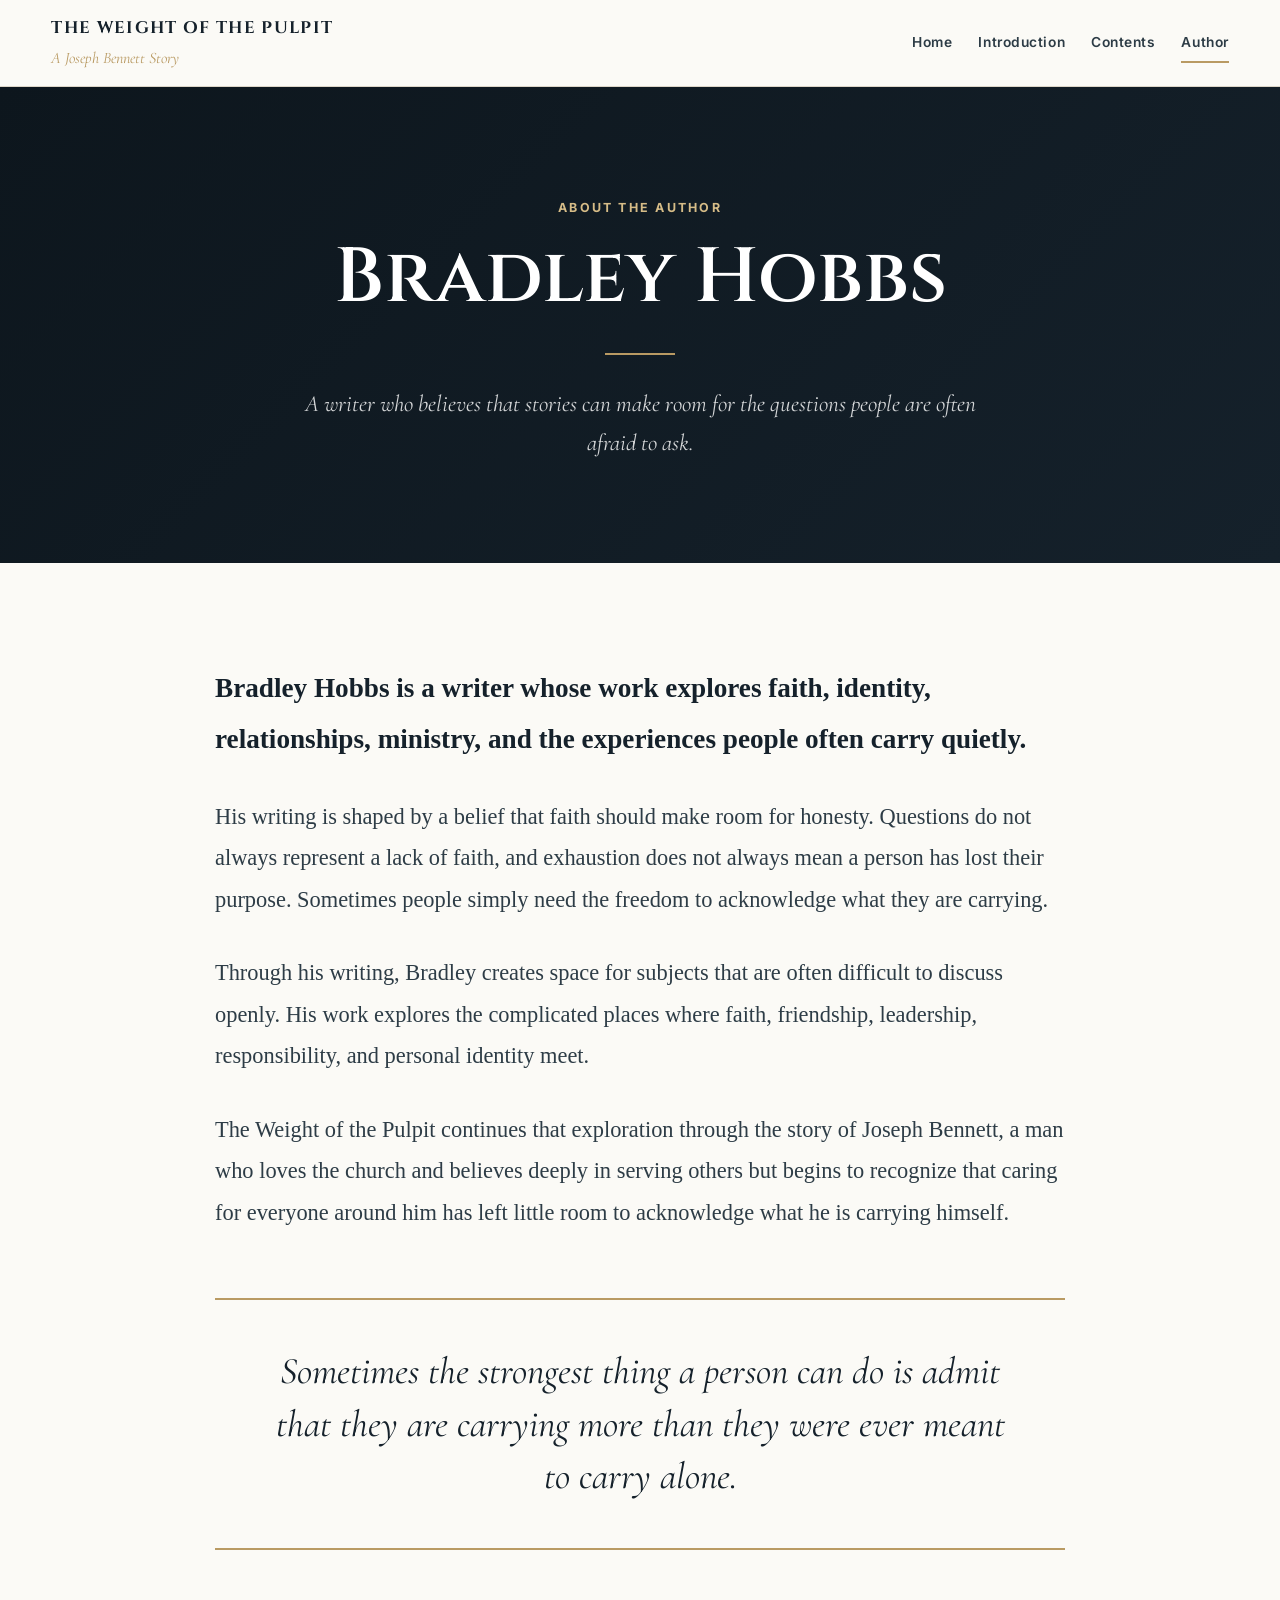
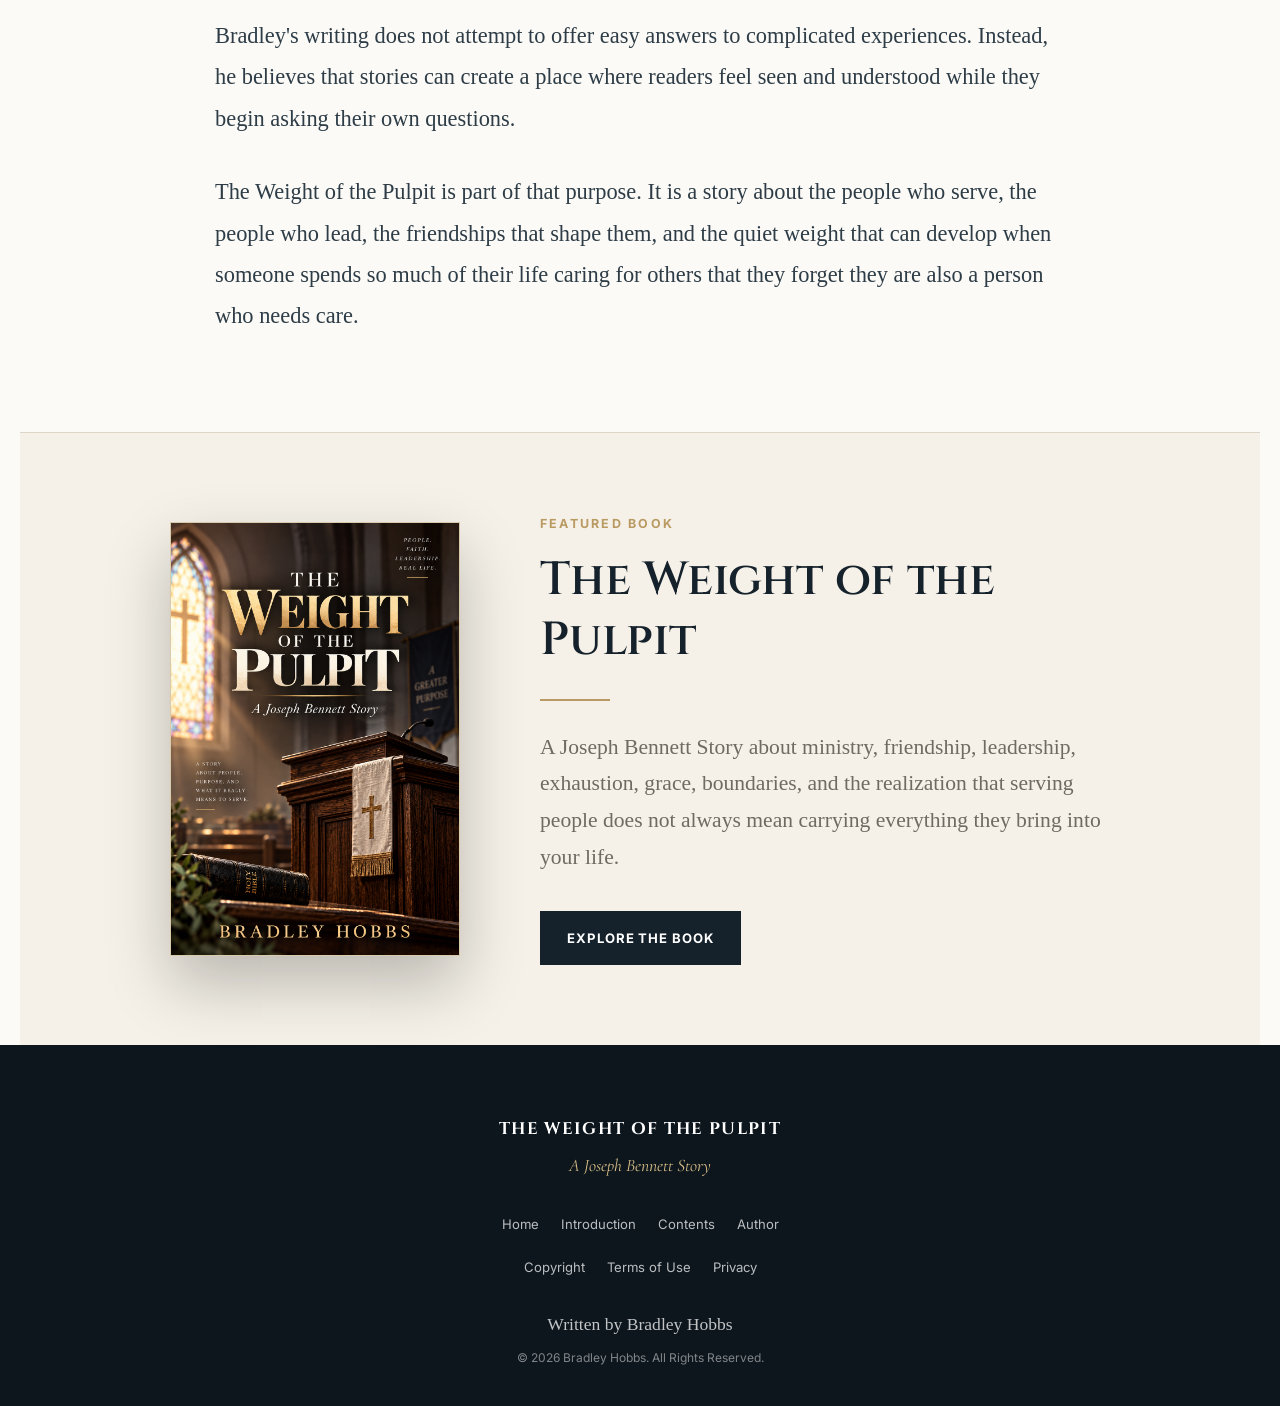
==== commit f4746e63: "Update book cover image source in author.html" ====
--- a/author.html
+++ b/author.html
@@ -312,7 +312,7 @@
 
 
             <img
-              src="images/weightpulpitcover.png"
+              src="images/weightpulpitbookcover.png"
               alt="Book cover for The Weight of the Pulpit by Bradley Hobbs">
 
 
--- a/css/landing.css
+++ b/css/landing.css
@@ -1,104 +1,846 @@
-/* =========================================================
+/* ======================================================
    THE WEIGHT OF THE PULPIT
-   LANDING PAGE STYLESHEET
-
-   Author: Bradley Hobbs
-   Page: index.html
-   File: css/landing.css
-========================================================= */
-
-
-/* =========================================================
-   ROOT VARIABLES
-========================================================= */
+   MASTER LANDING STYLESHEET
+
+   Pages:
+   index.html
+   author.html
+   copyright.html
+   terms.html
+   privacy.html
+====================================================== */
+
+
+/* ======================================================
+   ROOT
+====================================================== */
 
 :root {
 
-  --navy:
-    #0b1119;
-
-  --navy-deep:
-    #060a10;
-
-  --navy-soft:
-    #131c27;
-
-  --gold:
-    #c9a45c;
-
-  --gold-light:
-    #e0c483;
-
-  --gold-dark:
-    #8f6d32;
-
-  --ivory:
-    #f4efe6;
-
-  --cream:
-    #e8dfd1;
-
-  --warm-gray:
-    #aaa29a;
-
-  --muted:
-    #77716c;
-
-  --brown:
-    #3a2419;
-
-  --brown-soft:
-    #241711;
-
-  --white:
-    #ffffff;
-
-  --border:
-    rgba(201, 164, 92, 0.24);
+  --navy: #15212b;
+  --navy-deep: #0d161d;
+  --slate: #2d3c46;
+
+  --gold: #b99a63;
+  --gold-light: #d6bc87;
+
+  --cream: #f5f1e8;
+  --paper: #fbfaf6;
+
+  --warm-gray: #6f6a62;
+  --border: #ddd6c8;
+
+  --white: #ffffff;
 
   --shadow:
-    0 20px 60px rgba(0, 0, 0, 0.35);
-
-}
-
-
-/* =========================================================
-   GLOBAL RESET
-========================================================= */
+    0 18px 45px rgba(0, 0, 0, 0.10);
+
+}
+
+
+/* ======================================================
+   RESET
+====================================================== */
 
 * {
 
-  margin:
+  box-sizing: border-box;
+
+}
+
+
+html {
+
+  scroll-behavior: smooth;
+
+}
+
+
+body {
+
+  margin: 0;
+
+  background: var(--paper);
+
+  color: var(--navy);
+
+  font-family: "Inter", sans-serif;
+
+  line-height: 1.7;
+
+}
+
+
+a {
+
+  color: inherit;
+
+  text-decoration: none;
+
+}
+
+
+img {
+
+  display: block;
+
+  max-width: 100%;
+
+}
+
+
+button {
+
+  font: inherit;
+
+}
+
+
+/* ======================================================
+   SITE HEADER
+====================================================== */
+
+.site-header {
+
+  position: sticky;
+
+  top: 0;
+
+  z-index: 1000;
+
+  background:
+    rgba(251, 250, 246, 0.97);
+
+  border-bottom:
+    1px solid var(--border);
+
+  backdrop-filter:
+    blur(12px);
+
+}
+
+
+.nav-container {
+
+  width:
+    min(1200px, 92%);
+
+  min-height:
+    86px;
+
+  margin:
+    0 auto;
+
+  display:
+    flex;
+
+  align-items:
+    center;
+
+  justify-content:
+    space-between;
+
+  gap:
+    30px;
+
+}
+
+
+/* ======================================================
+   SITE BRAND
+====================================================== */
+
+.site-brand {
+
+  display:
+    flex;
+
+  flex-direction:
+    column;
+
+  gap:
+    3px;
+
+}
+
+
+.brand-main {
+
+  color:
+    var(--navy);
+
+  font-family:
+    "Cinzel", serif;
+
+  font-size:
+    1.05rem;
+
+  font-weight:
+    700;
+
+  letter-spacing:
+    0.08em;
+
+}
+
+
+.brand-subtitle {
+
+  color:
+    var(--gold);
+
+  font-family:
+    "Cormorant Garamond", serif;
+
+  font-size:
+    1rem;
+
+  font-style:
+    italic;
+
+}
+
+
+/* ======================================================
+   SITE NAVIGATION
+====================================================== */
+
+.site-navigation {
+
+  display:
+    flex;
+
+  align-items:
+    center;
+
+  gap:
+    26px;
+
+}
+
+
+.site-navigation a {
+
+  position:
+    relative;
+
+  color:
+    var(--slate);
+
+  font-size:
+    0.86rem;
+
+  font-weight:
+    600;
+
+  letter-spacing:
+    0.04em;
+
+  transition:
+    color 0.25s ease;
+
+}
+
+
+.site-navigation a:hover {
+
+  color:
+    var(--navy);
+
+}
+
+
+.site-navigation a::after {
+
+  content:
+    "";
+
+  position:
+    absolute;
+
+  left:
     0;
 
+  bottom:
+    -8px;
+
+  width:
+    0;
+
+  height:
+    2px;
+
+  background:
+    var(--gold);
+
+  transition:
+    width 0.25s ease;
+
+}
+
+
+.site-navigation a:hover::after,
+
+.site-navigation a[aria-current="page"]::after {
+
+  width:
+    100%;
+
+}
+
+
+/* ======================================================
+   MOBILE MENU BUTTON
+====================================================== */
+
+.menu-toggle {
+
+  display:
+    none;
+
+  width:
+    44px;
+
+  height:
+    44px;
+
   padding:
+    8px;
+
+  border:
+    1px solid var(--border);
+
+  background:
+    transparent;
+
+  cursor:
+    pointer;
+
+}
+
+
+.menu-toggle span {
+
+  display:
+    block;
+
+  width:
+    100%;
+
+  height:
+    2px;
+
+  margin:
+    5px 0;
+
+  background:
+    var(--navy);
+
+  transition:
+    transform 0.25s ease,
+    opacity 0.25s ease;
+
+}
+
+
+.menu-toggle.active span:nth-child(1) {
+
+  transform:
+    translateY(7px)
+    rotate(45deg);
+
+}
+
+
+.menu-toggle.active span:nth-child(2) {
+
+  opacity:
     0;
 
-  box-sizing:
-    border-box;
-
-}
-
-
-html {
-
-  scroll-behavior:
-    smooth;
-
-}
-
-
-body {
+}
+
+
+.menu-toggle.active span:nth-child(3) {
+
+  transform:
+    translateY(-7px)
+    rotate(-45deg);
+
+}
+
+
+/* ======================================================
+   SHARED SECTIONS
+====================================================== */
+
+.section-eyebrow {
+
+  margin:
+    0 0 16px;
+
+  color:
+    var(--gold);
+
+  font-size:
+    0.78rem;
+
+  font-weight:
+    700;
+
+  letter-spacing:
+    0.18em;
+
+  text-transform:
+    uppercase;
+
+}
+
+
+.section-divider {
+
+  width:
+    70px;
+
+  height:
+    2px;
+
+  margin:
+    30px auto;
+
+  background:
+    var(--gold);
+
+}
+
+
+.content-container {
+
+  width:
+    min(1100px, 92%);
+
+  margin:
+    0 auto;
+
+}
+
+
+/* ======================================================
+   BOOK BANNER
+====================================================== */
+
+.book-banner {
+
+  width:
+    100%;
 
   background:
     var(--navy-deep);
 
-  color:
-    var(--ivory);
-
-  font-family:
-    "Inter",
-    sans-serif;
+}
+
+
+.book-banner img {
+
+  width:
+    100%;
+
+  height:
+    auto;
+
+  max-height:
+    720px;
+
+  object-fit:
+    contain;
+
+  margin:
+    0 auto;
+
+}
+
+
+/* ======================================================
+   BOOK OVERVIEW
+====================================================== */
+
+.book-overview {
+
+  padding:
+    100px 20px;
+
+  text-align:
+    center;
+
+  background:
+    var(--paper);
+
+}
+
+
+.book-overview .content-container {
+
+  width:
+    min(850px, 100%);
+
+}
+
+
+.book-overview h1 {
+
+  margin:
+    0;
+
+  color:
+    var(--navy);
+
+  font-family:
+    "Cinzel", serif;
+
+  font-size:
+    clamp(2rem, 5vw, 3.8rem);
+
+  font-weight:
+    600;
+
+  line-height:
+    1.25;
+
+}
+
+
+.book-overview-content {
+
+  color:
+    var(--slate);
+
+  font-family:
+    "Cormorant Garamond", serif;
+
+  font-size:
+    1.35rem;
+
+  line-height:
+    1.8;
+
+  text-align:
+    left;
+
+}
+
+
+.book-overview-content p {
+
+  margin:
+    0 0 30px;
+
+}
+
+
+.book-overview-content p:first-child {
+
+  color:
+    var(--navy);
+
+  font-size:
+    1.65rem;
+
+  font-weight:
+    600;
+
+}
+
+
+/* ======================================================
+   FEATURED QUESTION
+====================================================== */
+
+.featured-question {
+
+  margin:
+    55px 0;
+
+  padding:
+    40px;
+
+  border-top:
+    2px solid var(--gold);
+
+  border-bottom:
+    2px solid var(--gold);
+
+  text-align:
+    center;
+
+}
+
+
+.featured-question p {
+
+  margin:
+    0;
+
+  color:
+    var(--navy);
+
+  font-family:
+    "Cormorant Garamond", serif;
+
+  font-size:
+    clamp(1.6rem, 3vw, 2.2rem);
+
+  font-style:
+    italic;
+
+  line-height:
+    1.4;
+
+}
+
+
+/* ======================================================
+   BOOK ACTIONS
+====================================================== */
+
+.book-actions {
+
+  display:
+    flex;
+
+  flex-wrap:
+    wrap;
+
+  justify-content:
+    center;
+
+  gap:
+    16px;
+
+  margin-top:
+    50px;
+
+}
+
+
+/* ======================================================
+   BUTTONS
+====================================================== */
+
+.primary-button,
+
+.secondary-button,
+
+.outline-button {
+
+  display:
+    inline-flex;
+
+  align-items:
+    center;
+
+  justify-content:
+    center;
+
+  min-width:
+    190px;
+
+  padding:
+    15px 26px;
+
+  font-family:
+    "Inter", sans-serif;
+
+  font-size:
+    0.82rem;
+
+  font-weight:
+    700;
+
+  letter-spacing:
+    0.07em;
+
+  text-transform:
+    uppercase;
+
+  transition:
+    transform 0.25s ease,
+    background 0.25s ease,
+    color 0.25s ease,
+    border-color 0.25s ease;
+
+}
+
+
+.primary-button {
+
+  background:
+    var(--navy);
+
+  color:
+    var(--white);
+
+  border:
+    1px solid var(--navy);
+
+}
+
+
+.primary-button:hover {
+
+  background:
+    var(--gold);
+
+  border-color:
+    var(--gold);
+
+  transform:
+    translateY(-3px);
+
+}
+
+
+.secondary-button,
+
+.outline-button {
+
+  background:
+    transparent;
+
+  color:
+    var(--navy);
+
+  border:
+    1px solid var(--navy);
+
+}
+
+
+.secondary-button:hover,
+
+.outline-button:hover {
+
+  background:
+    var(--navy);
+
+  color:
+    var(--white);
+
+  transform:
+    translateY(-3px);
+
+}
+
+
+/* ======================================================
+   STORY THEMES
+====================================================== */
+
+.story-themes {
+
+  padding:
+    100px 20px;
+
+  background:
+    var(--cream);
+
+  text-align:
+    center;
+
+}
+
+
+.story-themes h2 {
+
+  margin:
+    0;
+
+  color:
+    var(--navy);
+
+  font-family:
+    "Cinzel", serif;
+
+  font-size:
+    clamp(2rem, 5vw, 3.5rem);
+
+  font-weight:
+    600;
+
+  line-height:
+    1.3;
+
+}
+
+
+.themes-grid {
+
+  display:
+    grid;
+
+  grid-template-columns:
+    repeat(4, 1fr);
+
+  gap:
+    24px;
+
+  margin-top:
+    55px;
+
+}
+
+
+.theme-card {
+
+  padding:
+    35px 28px;
+
+  background:
+    var(--white);
+
+  border:
+    1px solid var(--border);
+
+  box-shadow:
+    var(--shadow);
+
+  text-align:
+    left;
+
+}
+
+
+.theme-card h3 {
+
+  margin:
+    0 0 15px;
+
+  color:
+    var(--navy);
+
+  font-family:
+    "Cinzel", serif;
+
+  font-size:
+    1.15rem;
+
+  font-weight:
+    600;
+
+}
+
+
+.theme-card p {
+
+  margin:
+    0;
+
+  color:
+    var(--warm-gray);
+
+  font-family:
+    "Cormorant Garamond", serif;
+
+  font-size:
+    1.2rem;
 
   line-height:
     1.7;
@@ -106,476 +848,68 @@
 }
 
 
-img {
-
-  display:
-    block;
-
-  max-width:
-    100%;
-
-}
-
-
-a {
-
-  color:
-    inherit;
-
-  text-decoration:
-    none;
-
-}
-
-
-/* =========================================================
-   SITE HEADER
-========================================================= */
-
-.site-header {
+/* ======================================================
+   CONTINUE STORY
+====================================================== */
+
+.continue-story {
+
+  padding:
+    100px 20px;
+
+  background:
+    var(--paper);
+
+  text-align:
+    center;
+
+}
+
+
+.preview-container {
 
   width:
-    100%;
-
-  background:
+    min(750px, 100%);
+
+  margin:
+    0 auto;
+
+}
+
+
+.continue-story h2 {
+
+  margin:
+    0;
+
+  color:
     var(--navy);
 
-  border-bottom:
-    1px solid var(--border);
-
-  position:
-    relative;
-
-  z-index:
-    1000;
-
-}
-
-
-.nav-container {
-
-  width:
-    min(1200px, 92%);
-
-  margin:
-    0 auto;
-
-  min-height:
-    88px;
-
-  display:
-    flex;
-
-  align-items:
-    center;
-
-  justify-content:
-    space-between;
-
-  gap:
-    2rem;
-
-}
-
-
-/* =========================================================
-   SITE BRAND
-========================================================= */
-
-.site-brand {
-
-  display:
-    flex;
-
-  flex-direction:
-    column;
-
-  gap:
-    0.15rem;
-
-}
-
-
-.brand-main {
-
-  font-family:
-    "Cinzel",
-    serif;
-
-  font-size:
-    1.05rem;
+  font-family:
+    "Cinzel", serif;
+
+  font-size:
+    clamp(2rem, 5vw, 3.5rem);
 
   font-weight:
     600;
 
-  letter-spacing:
-    0.08em;
-
-  color:
-    var(--gold-light);
-
-}
-
-
-.brand-subtitle {
-
-  font-family:
-    "Cormorant Garamond",
-    serif;
-
-  font-size:
-    1rem;
-
-  font-style:
-    italic;
-
-  color:
-    var(--cream);
-
-}
-
-
-/* =========================================================
-   NAVIGATION
-========================================================= */
-
-.site-navigation {
-
-  display:
-    flex;
-
-  align-items:
-    center;
-
-  gap:
-    1.75rem;
-
-}
-
-
-.site-navigation a {
-
-  position:
-    relative;
-
-  font-size:
-    0.85rem;
-
-  font-weight:
-    500;
-
-  letter-spacing:
-    0.08em;
-
-  text-transform:
-    uppercase;
-
-  color:
-    var(--cream);
-
-  transition:
-    color 0.25s ease;
-
-}
-
-
-.site-navigation a::after {
-
-  content:
-    "";
-
-  position:
-    absolute;
-
-  left:
-    0;
-
-  bottom:
-    -0.5rem;
-
-  width:
-    0;
-
-  height:
-    1px;
-
-  background:
-    var(--gold);
-
-  transition:
-    width 0.25s ease;
-
-}
-
-
-.site-navigation a:hover {
-
-  color:
-    var(--gold-light);
-
-}
-
-
-.site-navigation a:hover::after,
-
-.site-navigation a[aria-current="page"]::after {
-
-  width:
-    100%;
-
-}
-
-
-/* =========================================================
-   MOBILE MENU BUTTON
-========================================================= */
-
-.menu-toggle {
-
-  display:
-    none;
-
-  width:
-    44px;
-
-  height:
-    44px;
-
-  background:
-    transparent;
-
-  border:
-    1px solid var(--border);
-
-  cursor:
-    pointer;
-
-  align-items:
-    center;
-
-  justify-content:
-    center;
-
-  flex-direction:
-    column;
-
-  gap:
-    5px;
-
-}
-
-
-.menu-toggle span {
-
-  display:
-    block;
-
-  width:
-    20px;
-
-  height:
-    1px;
-
-  background:
-    var(--gold-light);
-
-}
-
-
-/* =========================================================
-   BOOK BANNER
-========================================================= */
-
-.book-banner {
-
-  width:
-    100%;
-
-  background:
-    var(--navy-deep);
-
-  border-bottom:
-    1px solid var(--border);
-
-}
-
-
-.book-banner img {
-
-  width:
-    100%;
-
-  height:
-    auto;
-
-  max-height:
-    760px;
-
-  object-fit:
-    contain;
-
-  margin:
-    0 auto;
-
-}
-
-
-/* =========================================================
-   GENERAL CONTENT CONTAINER
-========================================================= */
-
-.content-container {
-
-  width:
-    min(1000px, 90%);
-
-  margin:
-    0 auto;
-
-}
-
-
-.preview-container {
-
-  width:
-    min(850px, 90%);
-
-  margin:
-    0 auto;
-
-  text-align:
-    center;
-
-}
-
-
-/* =========================================================
-   SECTION EYEBROW
-========================================================= */
-
-.section-eyebrow {
-
-  margin-bottom:
-    1rem;
-
-  font-family:
-    "Cinzel",
-    serif;
-
-  font-size:
-    0.8rem;
-
-  font-weight:
-    600;
-
-  letter-spacing:
-    0.18em;
-
-  text-transform:
-    uppercase;
-
-  color:
-    var(--gold);
-
-}
-
-
-/* =========================================================
-   SECTION DIVIDER
-========================================================= */
-
-.section-divider {
-
-  width:
-    90px;
-
-  height:
-    1px;
-
-  margin:
-    1.75rem 0 2.25rem;
-
-  background:
-    linear-gradient(
-      90deg,
-      transparent,
-      var(--gold),
-      transparent
-    );
-
-}
-
-
-.preview-container .section-divider {
-
-  margin-left:
-    auto;
-
-  margin-right:
-    auto;
-
-}
-
-
-/* =========================================================
-   BOOK OVERVIEW
-========================================================= */
-
-.book-overview {
-
-  padding:
-    7rem 0;
-
-  background:
-    linear-gradient(
-      180deg,
-      var(--navy),
-      var(--navy-soft)
-    );
-
-}
-
-
-.book-overview h1 {
-
-  max-width:
-    750px;
-
-  font-family:
-    "Cormorant Garamond",
-    serif;
-
-  font-size:
-    clamp(2.8rem, 6vw, 4.5rem);
-
-  font-weight:
-    500;
-
   line-height:
-    1.05;
-
-  color:
-    var(--ivory);
-
-}
-
-
-.book-overview-content {
-
-  max-width:
-    760px;
-
-}
-
-
-.book-overview-content p {
-
-  margin-bottom:
-    1.75rem;
-
-  font-family:
-    "Cormorant Garamond",
-    serif;
+    1.3;
+
+}
+
+
+.continue-story p:last-of-type {
+
+  margin:
+    0 auto 35px;
+
+  color:
+    var(--warm-gray);
+
+  font-family:
+    "Cormorant Garamond", serif;
 
   font-size:
     1.35rem;
@@ -583,1102 +917,17 @@
   line-height:
     1.75;
 
-  color:
-    var(--cream);
-
-}
-
-
-.book-overview-content p:first-child {
-
-  font-size:
-    1.8rem;
-
-  color:
-    var(--gold-light);
-
-}
-
-
-/* =========================================================
-   FEATURED QUESTION
-========================================================= */
-
-.featured-question {
-
-  margin:
-    3rem 0;
+}
+
+
+/* ======================================================
+   AUTHOR HERO
+====================================================== */
+
+.author-hero {
 
   padding:
-    2.25rem 2.5rem;
-
-  border-top:
-    1px solid var(--gold-dark);
-
-  border-bottom:
-    1px solid var(--gold-dark);
-
-  background:
-    rgba(255, 255, 255, 0.025);
-
-}
-
-
-.featured-question p {
-
-  margin:
-    0;
-
-  font-family:
-    "Cormorant Garamond",
-    serif;
-
-  font-size:
-    clamp(1.7rem, 4vw, 2.35rem);
-
-  font-style:
-    italic;
-
-  line-height:
-    1.3;
-
-  text-align:
-    center;
-
-  color:
-    var(--gold-light);
-
-}
-
-
-/* =========================================================
-   BOOK ACTIONS
-========================================================= */
-
-.book-actions {
-
-  display:
-    flex;
-
-  flex-wrap:
-    wrap;
-
-  gap:
-    1rem;
-
-  margin-top:
-    3rem;
-
-}
-
-
-/* =========================================================
-   BUTTONS
-========================================================= */
-
-.primary-button,
-
-.secondary-button,
-
-.outline-button {
-
-  display:
-    inline-flex;
-
-  align-items:
-    center;
-
-  justify-content:
-    center;
-
-  min-height:
-    52px;
-
-  padding:
-    0.85rem 1.7rem;
-
-  font-size:
-    0.78rem;
-
-  font-weight:
-    600;
-
-  letter-spacing:
-    0.12em;
-
-  text-transform:
-    uppercase;
-
-  transition:
-    all 0.25s ease;
-
-}
-
-
-.primary-button {
-
-  background:
-    var(--gold);
-
-  color:
-    var(--navy-deep);
-
-  border:
-    1px solid var(--gold);
-
-}
-
-
-.primary-button:hover {
-
-  background:
-    var(--gold-light);
-
-  border-color:
-    var(--gold-light);
-
-  transform:
-    translateY(-2px);
-
-}
-
-
-.secondary-button {
-
-  border:
-    1px solid var(--gold-dark);
-
-  color:
-    var(--gold-light);
-
-}
-
-
-.secondary-button:hover {
-
-  background:
-    rgba(201, 164, 92, 0.1);
-
-  border-color:
-    var(--gold);
-
-  transform:
-    translateY(-2px);
-
-}
-
-
-.outline-button {
-
-  border:
-    1px solid var(--gold);
-
-  color:
-    var(--gold-light);
-
-}
-
-
-.outline-button:hover {
-
-  background:
-    var(--gold);
-
-  color:
-    var(--navy-deep);
-
-  transform:
-    translateY(-2px);
-
-}
-
-
-/* =========================================================
-   STORY THEMES
-========================================================= */
-
-.story-themes {
-
-  padding:
-    7rem 0;
-
-  background:
-    var(--brown-soft);
-
-  border-top:
-    1px solid var(--border);
-
-  border-bottom:
-    1px solid var(--border);
-
-}
-
-
-.story-themes h2 {
-
-  max-width:
-    700px;
-
-  font-family:
-    "Cormorant Garamond",
-    serif;
-
-  font-size:
-    clamp(2.5rem, 5vw, 4rem);
-
-  font-weight:
-    500;
-
-  line-height:
-    1.1;
-
-  color:
-    var(--ivory);
-
-}
-
-
-.themes-grid {
-
-  display:
-    grid;
-
-  grid-template-columns:
-    repeat(2, minmax(0, 1fr));
-
-  gap:
-    1.5rem;
-
-  margin-top:
-    3rem;
-
-}
-
-
-/* =========================================================
-   THEME CARD
-========================================================= */
-
-.theme-card {
-
-  padding:
-    2.5rem;
-
-  background:
-    rgba(255, 255, 255, 0.035);
-
-  border:
-    1px solid var(--border);
-
-  transition:
-    transform 0.25s ease,
-    border-color 0.25s ease,
-    background 0.25s ease;
-
-}
-
-
-.theme-card:hover {
-
-  transform:
-    translateY(-5px);
-
-  border-color:
-    var(--gold-dark);
-
-  background:
-    rgba(255, 255, 255, 0.06);
-
-}
-
-
-.theme-card h3 {
-
-  margin-bottom:
-    1rem;
-
-  font-family:
-    "Cinzel",
-    serif;
-
-  font-size:
-    1.1rem;
-
-  font-weight:
-    600;
-
-  color:
-    var(--gold-light);
-
-}
-
-
-.theme-card p {
-
-  font-family:
-    "Cormorant Garamond",
-    serif;
-
-  font-size:
-    1.25rem;
-
-  line-height:
-    1.65;
-
-  color:
-    var(--cream);
-
-}
-
-
-/* =========================================================
-   CONTINUE STORY
-========================================================= */
-
-.continue-story {
-
-  padding:
-    7rem 0;
-
-  background:
-    linear-gradient(
-      180deg,
-      var(--navy-soft),
-      var(--navy-deep)
-    );
-
-}
-
-
-.continue-story h2 {
-
-  font-family:
-    "Cormorant Garamond",
-    serif;
-
-  font-size:
-    clamp(2.7rem, 5vw, 4.2rem);
-
-  font-weight:
-    500;
-
-  line-height:
-    1.1;
-
-  color:
-    var(--ivory);
-
-}
-
-
-.continue-story p:not(.section-eyebrow) {
-
-  max-width:
-    700px;
-
-  margin:
-    0 auto 2.5rem;
-
-  font-family:
-    "Cormorant Garamond",
-    serif;
-
-  font-size:
-    1.35rem;
-
-  line-height:
-    1.7;
-
-  color:
-    var(--cream);
-
-}
-
-
-/* =========================================================
-   FOOTER
-========================================================= */
-
-.site-footer {
-
-  padding:
-    4rem 0;
-
-  background:
-    #05080c;
-
-  border-top:
-    1px solid var(--border);
-
-}
-
-
-.footer-content {
-
-  width:
-    min(1100px, 90%);
-
-  margin:
-    0 auto;
-
-  display:
-    flex;
-
-  flex-direction:
-    column;
-
-  align-items:
-    center;
-
-  text-align:
-    center;
-
-  gap:
-    1.5rem;
-
-}
-
-
-.footer-brand {
-
-  display:
-    flex;
-
-  flex-direction:
-    column;
-
-  gap:
-    0.35rem;
-
-}
-
-
-.footer-brand strong {
-
-  font-family:
-    "Cinzel",
-    serif;
-
-  font-size:
-    1rem;
-
-  letter-spacing:
-    0.1em;
-
-  color:
-    var(--gold-light);
-
-}
-
-
-.footer-brand span {
-
-  font-family:
-    "Cormorant Garamond",
-    serif;
-
-  font-size:
-    1.2rem;
-
-  font-style:
-    italic;
-
-  color:
-    var(--cream);
-
-}
-
-
-/* =========================================================
-   FOOTER NAVIGATION
-========================================================= */
-
-.footer-links,
-
-.footer-legal {
-
-  display:
-    flex;
-
-  flex-wrap:
-    wrap;
-
-  justify-content:
-    center;
-
-  gap:
-    1.25rem;
-
-}
-
-
-.footer-links a {
-
-  font-size:
-    0.75rem;
-
-  font-weight:
-    600;
-
-  letter-spacing:
-    0.1em;
-
-  text-transform:
-    uppercase;
-
-  color:
-    var(--cream);
-
-  transition:
-    color 0.25s ease;
-
-}
-
-
-.footer-links a:hover {
-
-  color:
-    var(--gold-light);
-
-}
-
-
-.footer-legal {
-
-  padding-top:
-    1rem;
-
-  border-top:
-    1px solid rgba(201, 164, 92, 0.15);
-
-}
-
-
-.footer-legal a {
-
-  font-size:
-    0.78rem;
-
-  color:
-    var(--warm-gray);
-
-  transition:
-    color 0.25s ease;
-
-}
-
-
-.footer-legal a:hover {
-
-  color:
-    var(--gold-light);
-
-}
-
-
-.footer-author {
-
-  font-family:
-    "Cormorant Garamond",
-    serif;
-
-  font-size:
-    1.2rem;
-
-  font-style:
-    italic;
-
-  color:
-    var(--cream);
-
-}
-
-
-.footer-copyright {
-
-  font-size:
-    0.75rem;
-
-  color:
-    var(--muted);
-
-}
-
-
-/* =========================================================
-   MOBILE
-========================================================= */
-
-@media (max-width: 800px) {
-
-
-  .nav-container {
-
-    min-height:
-      76px;
-
-  }
-
-
-  .menu-toggle {
-
-    display:
-      flex;
-
-  }
-
-
-  .site-navigation {
-
-    display:
-      none;
-
-    position:
-      absolute;
-
-    top:
-      100%;
-
-    left:
-      0;
-
-    width:
-      100%;
-
-    padding:
-      1.5rem;
-
-    flex-direction:
-      column;
-
-    align-items:
-      flex-start;
-
-    background:
-      var(--navy);
-
-    border-bottom:
-      1px solid var(--border);
-
-  }
-
-
-  .site-navigation.active {
-
-    display:
-      flex;
-
-  }
-
-
-  .site-navigation a {
-
-    width:
-      100%;
-
-    padding:
-      0.75rem 0;
-
-  }
-
-
-  .site-navigation a::after {
-
-    display:
-      none;
-
-  }
-
-
-  .book-overview,
-
-  .story-themes,
-
-  .continue-story {
-
-    padding:
-      5rem 0;
-
-  }
-
-
-  .themes-grid {
-
-    grid-template-columns:
-      1fr;
-
-  }
-
-
-  .book-actions {
-
-    flex-direction:
-      column;
-
-    align-items:
-      stretch;
-
-  }
-
-
-  .primary-button,
-
-  .secondary-button {
-
-    width:
-      100%;
-
-  }
-
-
-}
-
-
-/* =========================================================
-   SMALL MOBILE
-========================================================= */
-
-@media (max-width: 500px) {
-
-
-  .nav-container {
-
-    width:
-      92%;
-
-  }
-
-
-  .brand-main {
-
-    font-size:
-      0.82rem;
-
-  }
-
-
-  .brand-subtitle {
-
-    font-size:
-      0.9rem;
-
-  }
-
-
-  .book-banner img {
-
-    width:
-      100%;
-
-    min-height:
-      0;
-
-    object-fit:
-      contain;
-
-  }
-
-
-  .book-overview h1 {
-
-    font-size:
-      2.7rem;
-
-  }
-
-
-  .book-overview-content p {
-
-    font-size:
-      1.2rem;
-
-  }
-
-
-  .featured-question {
-
-    padding:
-      1.75rem 1.25rem;
-
-  }
-
-
-  .featured-question p {
-
-    font-size:
-      1.65rem;
-
-  }
-
-
-  .theme-card {
-
-    padding:
-      1.75rem;
-
-  }
-
-
-  .footer-links,
-
-  .footer-legal {
-
-    gap:
-      0.9rem 1rem;
-
-  }
-
-
-}
-
-/* =========================================================
-   404 PAGE
-========================================================= */
-
-.not-found-page {
-  position: relative;
-  min-height: 72vh;
-  display: flex;
-  align-items: center;
-  justify-content: center;
-  padding: 100px 24px;
-
-  background:
-    radial-gradient(
-      circle at top center,
-      rgba(201, 164, 93, 0.10),
-      transparent 40%
-    ),
-    linear-gradient(
-      180deg,
-      #101b2b 0%,
-      #0b1420 100%
-    );
-
-  overflow: hidden;
-}
-
-
-/* SUBTLE GOLD GLOW */
-
-.not-found-page::before {
-  content: "";
-
-  position: absolute;
-
-  top: 0;
-  left: 50%;
-
-  width: 700px;
-  height: 700px;
-
-  transform: translateX(-50%);
-
-  background:
-    radial-gradient(
-      circle,
-      rgba(200, 164, 93, 0.12) 0%,
-      rgba(200, 164, 93, 0.04) 35%,
-      transparent 70%
-    );
-
-  pointer-events: none;
-}
-
-
-/* CONTENT */
-
-.not-found-container {
-  position: relative;
-
-  width: 100%;
-  max-width: 760px;
-
-  text-align: center;
-
-  z-index: 1;
-}
-
-
-/* EYEBROW */
-
-.not-found-container .section-eyebrow {
-  margin-bottom: 24px;
-
-  font-family: "Cinzel", serif;
-
-  font-size: 0.75rem;
-
-  font-weight: 500;
-
-  letter-spacing: 0.28em;
-
-  text-transform: uppercase;
-
-  color: #c8a45d;
-}
-
-
-/* 404 NUMBER */
-
-.not-found-number {
-  margin-bottom: 20px;
-
-  font-family: "Cinzel", serif;
-
-  font-size: clamp(6rem, 18vw, 11rem);
-
-  font-weight: 600;
-
-  line-height: 0.85;
-
-  letter-spacing: 0.04em;
-
-  color: #c8a45d;
-
-  text-shadow:
-    0 8px 30px rgba(0, 0, 0, 0.35);
-}
-
-
-/* TITLE */
-
-.not-found-container h1 {
-  margin: 0 0 24px;
-
-  font-family: "Cormorant Garamond", serif;
-
-  font-size: clamp(2.8rem, 7vw, 5rem);
-
-  font-weight: 600;
-
-  line-height: 1;
-
-  color: #ffffff;
-}
-
-
-/* DIVIDER */
-
-.not-found-container .section-divider {
-  width: 110px;
-  height: 1px;
-
-  margin: 30px auto;
-
-  background:
-    linear-gradient(
-      90deg,
-      transparent,
-      #c8a45d,
-      transparent
-    );
-}
-
-
-/* TEXT */
-
-.not-found-container > p {
-  max-width: 620px;
-
-  margin:
-    0 auto
-    16px;
-
-  font-family: "Cormorant Garamond", serif;
-
-  font-size: 1.4rem;
-
-  line-height: 1.65;
-
-  color: rgba(255, 255, 255, 0.78);
-}
-
-
-.not-found-message {
-  margin-top: 28px !important;
-
-  color: rgba(255, 255, 255, 0.92) !important;
-}
-
-
-/* BUTTONS */
-
-.not-found-actions {
-  display: flex;
-
-  flex-wrap: wrap;
-
-  justify-content: center;
-
-  gap: 16px;
-
-  margin-top: 40px;
-}
-
-
-.not-found-actions a {
-  min-width: 190px;
-
-  text-align: center;
-}
-
-
-/* =========================================================
-   MOBILE
-========================================================= */
-
-@media screen and (max-width: 700px) {
-
-  .not-found-page {
-    min-height: 68vh;
-
-    padding:
-      80px 20px;
-  }
-
-
-  .not-found-number {
-    font-size: 6.5rem;
-  }
-
-
-  .not-found-container h1 {
-    font-size: 3rem;
-  }
-
-
-  .not-found-container > p {
-    font-size: 1.25rem;
-  }
-
-
-  .not-found-actions {
-    flex-direction: column;
-
-    width: 100%;
-  }
-
-
-  .not-found-actions a {
-    width: 100%;
-  }
-
-}
-
-/* ======================================================
-   LEGAL PAGES
-   Copyright | Terms of Use | Privacy
-====================================================== */
-
-
-/* ======================================================
-   LEGAL HERO
-====================================================== */
-
-.legal-hero {
-
-  padding: 105px 20px 95px;
+    110px 20px 100px;
 
   background:
     linear-gradient(
@@ -1687,450 +936,76 @@
       var(--navy)
     );
 
-  color: var(--white);
-
-  text-align: center;
-
-}
-
-
-.legal-hero-content {
-
-  width: min(850px, 100%);
-
-  margin: 0 auto;
-
-}
-
-
-.legal-hero .section-eyebrow {
-
-  margin-bottom: 18px;
-
-}
-
-
-.legal-hero h1 {
-
-  margin: 0;
-
-  color: var(--white);
-
-  font-family: "Cinzel", serif;
-
-  font-size: clamp(2.3rem, 6vw, 4.5rem);
-
-  font-weight: 600;
-
-  line-height: 1.2;
-
-  letter-spacing: 0.03em;
-
-}
-
-
-.legal-hero .section-divider {
-
-  margin: 30px auto;
-
-}
-
-
-.legal-hero-description {
-
-  width: min(650px, 100%);
-
-  margin: 0 auto;
-
-  color: rgba(255, 255, 255, 0.82);
-
-  font-family: "Cormorant Garamond", serif;
-
-  font-size: 1.35rem;
-
-  font-style: italic;
-
-  line-height: 1.65;
-
-}
-
-
-/* ======================================================
-   LEGAL PAGE CONTENT
-====================================================== */
-
-.legal-page {
-
-  padding: 95px 20px 110px;
-
-  background: var(--paper);
-
-}
-
-
-.legal-container {
-
-  width: min(850px, 100%);
-
-  margin: 0 auto;
-
-}
-
-
-.legal-content {
-
-  color: var(--slate);
-
-  font-family: "Cormorant Garamond", serif;
-
-  font-size: 1.3rem;
-
-  line-height: 1.85;
-
-}
-
-
-.legal-content section {
-
-  margin-bottom: 60px;
-
-}
-
-
-.legal-content section:last-child {
-
-  margin-bottom: 0;
-
-}
-
-
-.legal-content h2 {
-
-  margin: 0 0 22px;
-
-  color: var(--navy);
-
-  font-family: "Cinzel", serif;
-
-  font-size: clamp(1.4rem, 3vw, 2rem);
-
-  font-weight: 600;
-
-  line-height: 1.35;
-
-}
-
-
-.legal-content h3 {
-
-  margin: 35px 0 15px;
-
-  color: var(--navy);
-
-  font-family: "Cinzel", serif;
-
-  font-size: 1.1rem;
-
-  font-weight: 600;
-
-  letter-spacing: 0.03em;
-
-}
-
-
-.legal-content p {
-
-  margin: 0 0 25px;
-
-}
-
-
-.legal-content p:last-child {
-
-  margin-bottom: 0;
-
-}
-
-
-/* ======================================================
-   LEGAL OPENING TEXT
-====================================================== */
-
-.legal-opening {
-
-  margin-bottom: 60px !important;
-
-  color: var(--navy);
-
-  font-size: 1.55rem;
-
-  font-weight: 600;
-
-  line-height: 1.65;
-
-}
-
-
-/* ======================================================
-   LEGAL LISTS
-====================================================== */
-
-.legal-content ul,
-
-.legal-content ol {
-
-  margin: 25px 0 30px;
-
-  padding-left: 30px;
-
-}
-
-
-.legal-content li {
-
-  margin-bottom: 14px;
-
-  padding-left: 5px;
-
-}
-
-
-.legal-content li::marker {
-
-  color: var(--gold);
-
-}
-
-
-/* ======================================================
-   LEGAL INFORMATION BOX
-====================================================== */
-
-.legal-note {
-
-  margin: 45px 0;
-
-  padding: 30px 35px;
-
-  background: var(--cream);
-
-  border-left: 3px solid var(--gold);
-
-}
-
-
-.legal-note p {
-
-  margin: 0;
-
-  color: var(--slate);
-
-}
-
-
-/* ======================================================
-   LEGAL DIVIDER
-====================================================== */
-
-.legal-section-divider {
-
-  width: 100%;
-
-  height: 1px;
-
-  margin: 55px 0;
-
-  background: var(--border);
-
-}
-
-
-/* ======================================================
-   CONTACT INFORMATION
-====================================================== */
-
-.legal-contact {
-
-  margin-top: 40px;
-
-  padding: 35px;
-
-  background: var(--cream);
-
-  border: 1px solid var(--border);
-
-}
-
-
-.legal-contact h2 {
-
-  margin-bottom: 15px;
-
-}
-
-
-.legal-contact p {
-
-  margin-bottom: 10px;
-
-}
-
-
-.legal-contact a {
-
-  color: var(--navy);
-
-  text-decoration: underline;
-
-  text-decoration-color: var(--gold);
-
-  text-decoration-thickness: 1px;
-
-  text-underline-offset: 4px;
-
-}
-
-
-.legal-contact a:hover {
-
-  color: var(--gold);
-
-}
-
-
-/* ======================================================
-   LEGAL PAGE DATE
-====================================================== */
-
-.legal-updated {
-
-  margin-top: 20px;
-
-  color: var(--warm-gray);
-
-  font-family: "Inter", sans-serif;
-
-  font-size: 0.78rem;
-
-  letter-spacing: 0.03em;
-
-}
-
-
-/* ======================================================
-   RESPONSIVE LEGAL PAGES
-====================================================== */
-
-@media screen and (max-width: 800px) {
-
-
-  .legal-hero {
-
-    padding: 80px 20px 75px;
-
-  }
-
-
-  .legal-page {
-
-    padding: 70px 20px 85px;
-
-  }
-
-
-  .legal-content {
-
-    font-size: 1.2rem;
-
-  }
-
-
-  .legal-content section {
-
-    margin-bottom: 50px;
-
-  }
-
-
-  .legal-opening {
-
-    margin-bottom: 45px !important;
-
-    font-size: 1.4rem;
-
-  }
-
-
-  .legal-note {
-
-    padding: 25px;
-
-  }
-
-
-  .legal-contact {
-
-    padding: 25px;
-
-  }
-
-}
-
-
-@media screen and (max-width: 500px) {
-
-
-  .legal-hero h1 {
-
-    font-size: 2.2rem;
-
-  }
-
-
-  .legal-hero-description {
-
-    font-size: 1.2rem;
-
-  }
-
-
-  .legal-content {
-
-    font-size: 1.1rem;
-
-    line-height: 1.75;
-
-  }
-
-
-  .legal-opening {
-
-    font-size: 1.3rem;
-
-  }
-
-
-  .legal-content ul,
-
-  .legal-content ol {
-
-    padding-left: 22px;
-
-  }
-
-
-  .legal-note {
-
-    padding: 22px 20px;
-
-  }
-
-
-  .legal-contact {
-
-    padding: 22px 20px;
-
-  }
+  color:
+    var(--white);
+
+  text-align:
+    center;
+
+}
+
+
+.author-hero-content {
+
+  width:
+    min(850px, 100%);
+
+  margin:
+    0 auto;
+
+}
+
+
+.author-hero .section-eyebrow {
+
+  color:
+    var(--gold-light);
+
+}
+
+
+.author-hero h1 {
+
+  margin:
+    0;
+
+  color:
+    var(--white);
+
+  font-family:
+    "Cinzel", serif;
+
+  font-size:
+    clamp(2.6rem, 6vw, 5rem);
+
+  font-weight:
+    600;
+
+  line-height:
+    1.15;
+
+}
+
+
+.author-hero-description {
+
+  width:
+    min(680px, 100%);
+
+  margin:
+    0 auto;
+
+  color:
+    rgba(255, 255, 255, 0.82);
+
+  font-family:
+    "Cormorant Garamond", serif;
+
+  font-size:
+    1.45rem;
+
+  font-style:
+    italic;
 
 }
 
@@ -2139,14 +1014,254 @@
    AUTHOR PAGE
 ====================================================== */
 
-
-/* ======================================================
-   AUTHOR HERO
-====================================================== */
-
-.author-hero {
-
-  padding: 105px 20px 95px;
+.author-page {
+
+  padding:
+    100px 20px 0;
+
+  background:
+    var(--paper);
+
+}
+
+
+.author-container {
+
+  width:
+    min(850px, 100%);
+
+  margin:
+    0 auto;
+
+}
+
+
+.author-content {
+
+  color:
+    var(--slate);
+
+  font-family:
+    "Cormorant Garamond", serif;
+
+  font-size:
+    1.4rem;
+
+  line-height:
+    1.85;
+
+}
+
+
+.author-content p {
+
+  margin:
+    0 0 32px;
+
+}
+
+
+.author-opening {
+
+  color:
+    var(--navy);
+
+  font-size:
+    1.7rem;
+
+  font-weight:
+    600;
+
+}
+
+
+/* ======================================================
+   AUTHOR QUOTE
+====================================================== */
+
+.author-quote {
+
+  margin:
+    65px 0;
+
+  padding:
+    45px 50px;
+
+  border-top:
+    2px solid var(--gold);
+
+  border-bottom:
+    2px solid var(--gold);
+
+  text-align:
+    center;
+
+}
+
+
+.author-quote p {
+
+  margin:
+    0;
+
+  color:
+    var(--navy);
+
+  font-family:
+    "Cormorant Garamond", serif;
+
+  font-size:
+    clamp(1.7rem, 3vw, 2.35rem);
+
+  font-style:
+    italic;
+
+  line-height:
+    1.4;
+
+}
+
+
+/* ======================================================
+   FEATURED BOOK
+====================================================== */
+
+.author-book-section {
+
+  margin-top:
+    95px;
+
+  padding:
+    80px 20px;
+
+  background:
+    var(--cream);
+
+  border-top:
+    1px solid var(--border);
+
+}
+
+
+.author-book-grid {
+
+  width:
+    min(950px, 100%);
+
+  margin:
+    0 auto;
+
+  display:
+    grid;
+
+  grid-template-columns:
+    minmax(220px, 300px)
+    minmax(0, 1fr);
+
+  align-items:
+    center;
+
+  gap:
+    75px;
+
+}
+
+
+.author-book-cover {
+
+  display:
+    flex;
+
+  align-items:
+    center;
+
+  justify-content:
+    center;
+
+}
+
+
+.author-book-cover img {
+
+  width:
+    100%;
+
+  max-width:
+    290px;
+
+  border:
+    1px solid rgba(185, 154, 99, 0.45);
+
+  box-shadow:
+    0 28px 60px rgba(0, 0, 0, 0.24);
+
+}
+
+
+.author-book-details {
+
+  text-align:
+    left;
+
+}
+
+
+.author-book-details h2 {
+
+  margin:
+    0;
+
+  color:
+    var(--navy);
+
+  font-family:
+    "Cinzel", serif;
+
+  font-size:
+    clamp(1.8rem, 4vw, 2.9rem);
+
+  font-weight:
+    600;
+
+  line-height:
+    1.3;
+
+}
+
+
+.author-book-details .section-divider {
+
+  margin:
+    28px 0;
+
+}
+
+
+.author-book-details p:last-of-type {
+
+  margin:
+    0 0 35px;
+
+  color:
+    var(--warm-gray);
+
+  font-family:
+    "Cormorant Garamond", serif;
+
+  font-size:
+    1.35rem;
+
+}
+
+
+/* ======================================================
+   LEGAL PAGE HERO
+====================================================== */
+
+.legal-hero {
+
+  padding:
+    105px 20px 95px;
 
   background:
     linear-gradient(
@@ -2155,443 +1270,1003 @@
       var(--navy)
     );
 
-  color: var(--white);
-
-  text-align: center;
-
-}
-
-
-.author-hero-content {
-
-  width: min(850px, 100%);
-
-  margin: 0 auto;
-
-}
-
-
-.author-hero .section-eyebrow {
-
-  margin-bottom: 18px;
-
-}
-
-
-.author-hero h1 {
-
-  margin: 0;
-
-  color: var(--white);
-
-  font-family: "Cinzel", serif;
-
-  font-size: clamp(2.5rem, 6vw, 4.8rem);
-
-  font-weight: 600;
-
-  line-height: 1.15;
-
-  letter-spacing: 0.03em;
-
-}
-
-
-.author-hero .section-divider {
-
-  margin: 30px auto;
-
-}
-
-
-.author-hero-description {
-
-  width: min(680px, 100%);
-
-  margin: 0 auto;
-
-  color: rgba(255, 255, 255, 0.82);
-
-  font-family: "Cormorant Garamond", serif;
-
-  font-size: 1.4rem;
-
-  font-style: italic;
-
-  line-height: 1.65;
-
-}
-
-
-/* ======================================================
-   AUTHOR PAGE CONTENT
-====================================================== */
-
-.author-page {
-
-  padding: 95px 20px 110px;
-
-  background: var(--paper);
-
-}
-
-
-.author-container {
-
-  width: min(900px, 100%);
-
-  margin: 0 auto;
-
-}
-
-
-.author-content {
-
-  color: var(--slate);
-
-  font-family: "Cormorant Garamond", serif;
-
-  font-size: 1.35rem;
-
-  line-height: 1.85;
-
-}
-
-
-.author-content p {
-
-  margin: 0 0 30px;
-
-}
-
-
-.author-opening {
-
-  color: var(--navy);
-
-  font-size: 1.65rem;
-
-  font-weight: 600;
-
-  line-height: 1.65;
-
-}
-
-
-/* ======================================================
-   AUTHOR QUOTE
-====================================================== */
-
-.author-quote {
-
-  margin: 60px 0;
-
-  padding: 42px 45px;
-
-  border-top: 2px solid var(--gold);
-
-  border-bottom: 2px solid var(--gold);
-
-  text-align: center;
-
-}
-
-
-.author-quote p {
-
-  margin: 0;
-
-  color: var(--navy);
-
-  font-family: "Cormorant Garamond", serif;
-
-  font-size: clamp(1.7rem, 3vw, 2.3rem);
-
-  font-style: italic;
-
-  font-weight: 500;
-
-  line-height: 1.4;
-
-}
-
-
-/* ======================================================
-   AUTHOR BOOK SECTION
-====================================================== */
-
-.author-book-section {
-
-  margin-top: 90px;
-
-  padding: 70px 50px;
-
-  background: var(--cream);
-
-  border: 1px solid var(--border);
-
-}
-
-
-.author-book-grid {
-
-  width: min(950px, 100%);
-
-  margin: 0 auto;
-
-  display: grid;
-
-  grid-template-columns: minmax(220px, 300px) 1fr;
-
-  align-items: center;
-
-  gap: 70px;
-
-}
-
-
-/* ======================================================
-   BOOK COVER
-====================================================== */
-
-.author-book-cover {
-
-  display: flex;
-
-  align-items: center;
-
-  justify-content: center;
-
-}
-
-
-.author-book-cover img {
-
-  display: block;
-
-  width: 100%;
-
-  max-width: 290px;
-
-  height: auto;
-
-  border: 1px solid rgba(185, 154, 99, 0.4);
+  color:
+    var(--white);
+
+  text-align:
+    center;
+
+}
+
+
+.legal-hero-content {
+
+  width:
+    min(820px, 100%);
+
+  margin:
+    0 auto;
+
+}
+
+
+.legal-hero .section-eyebrow {
+
+  color:
+    var(--gold-light);
+
+}
+
+
+.legal-hero h1 {
+
+  margin:
+    0;
+
+  color:
+    var(--white);
+
+  font-family:
+    "Cinzel", serif;
+
+  font-size:
+    clamp(2.4rem, 6vw, 4.8rem);
+
+  font-weight:
+    600;
+
+  line-height:
+    1.2;
+
+}
+
+
+.legal-hero-description {
+
+  width:
+    min(680px, 100%);
+
+  margin:
+    0 auto;
+
+  color:
+    rgba(255, 255, 255, 0.82);
+
+  font-family:
+    "Cormorant Garamond", serif;
+
+  font-size:
+    1.35rem;
+
+  font-style:
+    italic;
+
+}
+
+
+/* ======================================================
+   LEGAL PAGE
+====================================================== */
+
+.legal-page {
+
+  padding:
+    95px 20px 110px;
+
+  background:
+    var(--paper);
+
+}
+
+
+.legal-container {
+
+  width:
+    min(850px, 100%);
+
+  margin:
+    0 auto;
+
+}
+
+
+.legal-content {
+
+  color:
+    var(--slate);
+
+  font-family:
+    "Cormorant Garamond", serif;
+
+  font-size:
+    1.3rem;
+
+  line-height:
+    1.8;
+
+}
+
+
+.legal-content > p {
+
+  margin:
+    0 0 30px;
+
+}
+
+
+.legal-opening {
+
+  color:
+    var(--navy);
+
+  font-size:
+    1.6rem;
+
+  font-weight:
+    600;
+
+}
+
+
+.legal-content h2 {
+
+  margin:
+    65px 0 22px;
+
+  color:
+    var(--navy);
+
+  font-family:
+    "Cinzel", serif;
+
+  font-size:
+    clamp(1.45rem, 3vw, 2rem);
+
+  font-weight:
+    600;
+
+}
+
+
+.legal-content h2:first-child {
+
+  margin-top:
+    0;
+
+}
+
+
+.legal-content h3 {
+
+  margin:
+    42px 0 16px;
+
+  color:
+    var(--navy);
+
+  font-family:
+    "Cinzel", serif;
+
+  font-size:
+    1.2rem;
+
+}
+
+
+.legal-content ul {
+
+  margin:
+    0 0 30px;
+
+  padding-left:
+    28px;
+
+}
+
+
+.legal-content li {
+
+  margin-bottom:
+    12px;
+
+}
+
+
+.legal-content strong {
+
+  color:
+    var(--navy);
+
+}
+
+
+/* ======================================================
+   LEGAL NOTICE
+====================================================== */
+
+.legal-notice {
+
+  margin:
+    45px 0;
+
+  padding:
+    30px 35px;
+
+  background:
+    var(--cream);
+
+  border-left:
+    3px solid var(--gold);
+
+}
+
+
+.legal-notice p {
+
+  margin:
+    0;
+
+}
+
+
+.legal-notice p + p {
+
+  margin-top:
+    15px;
+
+}
+
+
+/* ======================================================
+   LEGAL INFORMATION
+====================================================== */
+
+.legal-information {
+
+  margin:
+    40px 0;
+
+  padding:
+    35px;
+
+  background:
+    var(--white);
+
+  border:
+    1px solid var(--border);
 
   box-shadow:
-    0 25px 55px rgba(0, 0, 0, 0.22);
-
-}
-
-
-/* ======================================================
-   BOOK INFORMATION
-====================================================== */
-
-.author-book-details {
-
-  text-align: left;
-
-}
-
-
-.author-book-details .section-eyebrow {
-
-  margin-bottom: 18px;
-
-}
-
-
-.author-book-details h2 {
-
-  margin: 0;
-
-  color: var(--navy);
-
-  font-family: "Cinzel", serif;
-
-  font-size: clamp(1.7rem, 4vw, 2.8rem);
-
-  font-weight: 600;
-
-  line-height: 1.3;
-
-}
-
-
-.author-book-details .section-divider {
-
-  margin: 28px 0;
-
-}
-
-
-.author-book-details p:last-of-type {
-
-  margin: 0 0 35px;
-
-  color: var(--warm-gray);
-
-  font-family: "Cormorant Garamond", serif;
-
-  font-size: 1.3rem;
-
-  line-height: 1.7;
-
-}
-
-
-/* ======================================================
-   AUTHOR PAGE RESPONSIVE
+    var(--shadow);
+
+}
+
+
+.legal-information h2,
+
+.legal-information h3 {
+
+  margin-top:
+    0;
+
+}
+
+
+.legal-information p:last-child {
+
+  margin-bottom:
+    0;
+
+}
+
+
+/* ======================================================
+   LEGAL META
+====================================================== */
+
+.legal-meta {
+
+  margin:
+    0 0 50px;
+
+  padding-bottom:
+    25px;
+
+  border-bottom:
+    1px solid var(--border);
+
+  color:
+    var(--warm-gray);
+
+  font-family:
+    "Inter", sans-serif;
+
+  font-size:
+    0.82rem;
+
+}
+
+
+/* ======================================================
+   LEGAL NAVIGATION
+====================================================== */
+
+.legal-navigation {
+
+  display:
+    flex;
+
+  flex-wrap:
+    wrap;
+
+  justify-content:
+    space-between;
+
+  gap:
+    20px;
+
+  margin-top:
+    80px;
+
+  padding-top:
+    35px;
+
+  border-top:
+    1px solid var(--border);
+
+}
+
+
+.legal-navigation a {
+
+  display:
+    inline-flex;
+
+  align-items:
+    center;
+
+  justify-content:
+    center;
+
+  min-height:
+    48px;
+
+  padding:
+    12px 20px;
+
+  color:
+    var(--navy);
+
+  border:
+    1px solid var(--border);
+
+  font-size:
+    0.8rem;
+
+  font-weight:
+    700;
+
+  letter-spacing:
+    0.05em;
+
+  text-transform:
+    uppercase;
+
+}
+
+
+.legal-navigation a:hover {
+
+  background:
+    var(--navy);
+
+  color:
+    var(--white);
+
+  border-color:
+    var(--navy);
+
+}
+
+
+/* ======================================================
+   FOOTER
+====================================================== */
+
+.site-footer {
+
+  padding:
+    70px 20px 38px;
+
+  background:
+    var(--navy-deep);
+
+  color:
+    var(--white);
+
+}
+
+
+.footer-content {
+
+  width:
+    min(1100px, 100%);
+
+  margin:
+    0 auto;
+
+  text-align:
+    center;
+
+}
+
+
+.footer-brand {
+
+  display:
+    flex;
+
+  flex-direction:
+    column;
+
+  gap:
+    8px;
+
+  margin-bottom:
+    32px;
+
+}
+
+
+.footer-brand strong {
+
+  font-family:
+    "Cinzel", serif;
+
+  font-size:
+    1.05rem;
+
+  letter-spacing:
+    0.08em;
+
+}
+
+
+.footer-brand span {
+
+  color:
+    var(--gold-light);
+
+  font-family:
+    "Cormorant Garamond", serif;
+
+  font-size:
+    1.1rem;
+
+  font-style:
+    italic;
+
+}
+
+
+.footer-links,
+
+.footer-legal {
+
+  display:
+    flex;
+
+  flex-wrap:
+    wrap;
+
+  justify-content:
+    center;
+
+  gap:
+    22px;
+
+  margin:
+    20px 0;
+
+}
+
+
+.footer-links a,
+
+.footer-legal a {
+
+  color:
+    rgba(255, 255, 255, 0.72);
+
+  font-size:
+    0.82rem;
+
+}
+
+
+.footer-links a:hover,
+
+.footer-legal a:hover {
+
+  color:
+    var(--gold-light);
+
+}
+
+
+.footer-author {
+
+  margin:
+    32px 0 8px;
+
+  color:
+    rgba(255, 255, 255, 0.75);
+
+  font-family:
+    "Cormorant Garamond", serif;
+
+  font-size:
+    1.1rem;
+
+}
+
+
+.footer-copyright {
+
+  margin:
+    0;
+
+  color:
+    rgba(255, 255, 255, 0.48);
+
+  font-size:
+    0.75rem;
+
+}
+
+
+/* ======================================================
+   TABLET
+====================================================== */
+
+@media screen and (max-width: 1000px) {
+
+
+  .themes-grid {
+
+    grid-template-columns:
+      repeat(2, 1fr);
+
+  }
+
+}
+
+
+/* ======================================================
+   MOBILE
 ====================================================== */
 
 @media screen and (max-width: 800px) {
 
 
-  .author-hero {
-
-    padding: 80px 20px 75px;
+  .nav-container {
+
+    min-height:
+      76px;
+
+  }
+
+
+  .menu-toggle {
+
+    display:
+      block;
+
+  }
+
+
+  .site-navigation {
+
+    position:
+      absolute;
+
+    top:
+      76px;
+
+    left:
+      0;
+
+    width:
+      100%;
+
+    display:
+      none;
+
+    flex-direction:
+      column;
+
+    align-items:
+      stretch;
+
+    gap:
+      0;
+
+    padding:
+      15px 5% 25px;
+
+    background:
+      var(--paper);
+
+    border-bottom:
+      1px solid var(--border);
+
+    box-shadow:
+      0 15px 30px rgba(0, 0, 0, 0.08);
+
+  }
+
+
+  .site-navigation.active {
+
+    display:
+      flex;
+
+  }
+
+
+  .site-navigation a {
+
+    padding:
+      14px 0;
+
+  }
+
+
+  .site-navigation a::after {
+
+    display:
+      none;
+
+  }
+
+
+  .book-overview,
+
+  .story-themes,
+
+  .continue-story {
+
+    padding:
+      75px 20px;
+
+  }
+
+
+  .author-hero,
+
+  .legal-hero {
+
+    padding:
+      80px 20px 75px;
 
   }
 
 
   .author-page {
 
-    padding: 70px 20px 85px;
+    padding-top:
+      75px;
+
+  }
+
+
+  .legal-page {
+
+    padding:
+      70px 20px 85px;
 
   }
 
 
   .author-content {
 
-    font-size: 1.22rem;
+    font-size:
+      1.25rem;
+
+  }
+
+
+  .legal-content {
+
+    font-size:
+      1.2rem;
 
   }
 
 
   .author-opening {
 
-    font-size: 1.45rem;
-
-  }
-
-
-  .author-quote {
-
-    margin: 45px 0;
-
-    padding: 32px 25px;
+    font-size:
+      1.48rem;
+
+  }
+
+
+  .legal-opening {
+
+    font-size:
+      1.4rem;
+
+  }
+
+
+  .author-quote,
+
+  .featured-question {
+
+    margin:
+      45px 0;
+
+    padding:
+      32px 25px;
 
   }
 
 
   .author-book-section {
 
-    margin-top: 65px;
-
-    padding: 60px 25px;
+    margin-top:
+      75px;
+
+    padding:
+      70px 20px;
 
   }
 
 
   .author-book-grid {
 
-    grid-template-columns: 1fr;
-
-    gap: 45px;
+    grid-template-columns:
+      1fr;
+
+    gap:
+      50px;
+
+  }
+
+
+  .author-book-details {
+
+    text-align:
+      center;
+
+  }
+
+
+  .author-book-details .section-divider {
+
+    margin:
+      28px auto;
+
+  }
+
+
+  .legal-notice,
+
+  .legal-information {
+
+    padding:
+      28px 25px;
+
+  }
+
+
+  .legal-navigation {
+
+    margin-top:
+      60px;
+
+  }
+
+}
+
+
+/* ======================================================
+   SMALL MOBILE
+====================================================== */
+
+@media screen and (max-width: 500px) {
+
+
+  .brand-main {
+
+    font-size:
+      0.82rem;
+
+    letter-spacing:
+      0.05em;
+
+  }
+
+
+  .brand-subtitle {
+
+    font-size:
+      0.9rem;
+
+  }
+
+
+  .book-overview-content {
+
+    font-size:
+      1.15rem;
+
+  }
+
+
+  .book-overview-content p:first-child {
+
+    font-size:
+      1.4rem;
+
+  }
+
+
+  .themes-grid {
+
+    grid-template-columns:
+      1fr;
+
+  }
+
+
+  .author-hero,
+
+  .legal-hero {
+
+    padding:
+      70px 20px;
+
+  }
+
+
+  .author-hero h1,
+
+  .legal-hero h1 {
+
+    font-size:
+      2.3rem;
+
+  }
+
+
+  .author-hero-description,
+
+  .legal-hero-description {
+
+    font-size:
+      1.18rem;
+
+  }
+
+
+  .author-page {
+
+    padding-top:
+      60px;
+
+  }
+
+
+  .legal-page {
+
+    padding:
+      60px 20px 75px;
+
+  }
+
+
+  .author-content,
+
+  .legal-content {
+
+    font-size:
+      1.12rem;
+
+    line-height:
+      1.75;
+
+  }
+
+
+  .author-opening,
+
+  .legal-opening {
+
+    font-size:
+      1.3rem;
+
+  }
+
+
+  .author-quote,
+
+  .featured-question {
+
+    padding:
+      28px 20px;
+
+  }
+
+
+  .author-quote p,
+
+  .featured-question p {
+
+    font-size:
+      1.55rem;
+
+  }
+
+
+  .author-book-section {
+
+    padding:
+      55px 20px;
 
   }
 
 
   .author-book-cover img {
 
-    max-width: 260px;
-
-  }
-
-
-  .author-book-details {
-
-    text-align: center;
-
-  }
-
-
-  .author-book-details .section-divider {
-
-    margin: 28px auto;
-
-  }
-
-
-}
-
-
-@media screen and (max-width: 500px) {
-
-
-  .author-hero h1 {
-
-    font-size: 2.3rem;
-
-  }
-
-
-  .author-hero-description {
-
-    font-size: 1.2rem;
-
-  }
-
-
-  .author-content {
-
-    font-size: 1.12rem;
-
-    line-height: 1.75;
-
-  }
-
-
-  .author-opening {
-
-    font-size: 1.3rem;
-
-  }
-
-
-  .author-quote {
-
-    padding: 28px 20px;
-
-  }
-
-
-  .author-quote p {
-
-    font-size: 1.55rem;
-
-  }
-
-
-  .author-book-section {
-
-    padding: 50px 20px;
-
-  }
-
-
-  .author-book-cover img {
-
-    max-width: 220px;
+    max-width:
+      220px;
 
   }
 
 
   .author-book-details p:last-of-type {
 
-    font-size: 1.18rem;
-
-  }
-
-
-}
+    font-size:
+      1.18rem;
+
+  }
+
+
+  .legal-notice,
+
+  .legal-information {
+
+    padding:
+      25px 20px;
+
+  }
+
+
+  .legal-navigation {
+
+    flex-direction:
+      column;
+
+  }
+
+
+  .legal-navigation a {
+
+    width:
+      100%;
+
+  }
+
+
+  .footer-links,
+
+  .footer-legal {
+
+    gap:
+      14px;
+
+  }
+
+}
